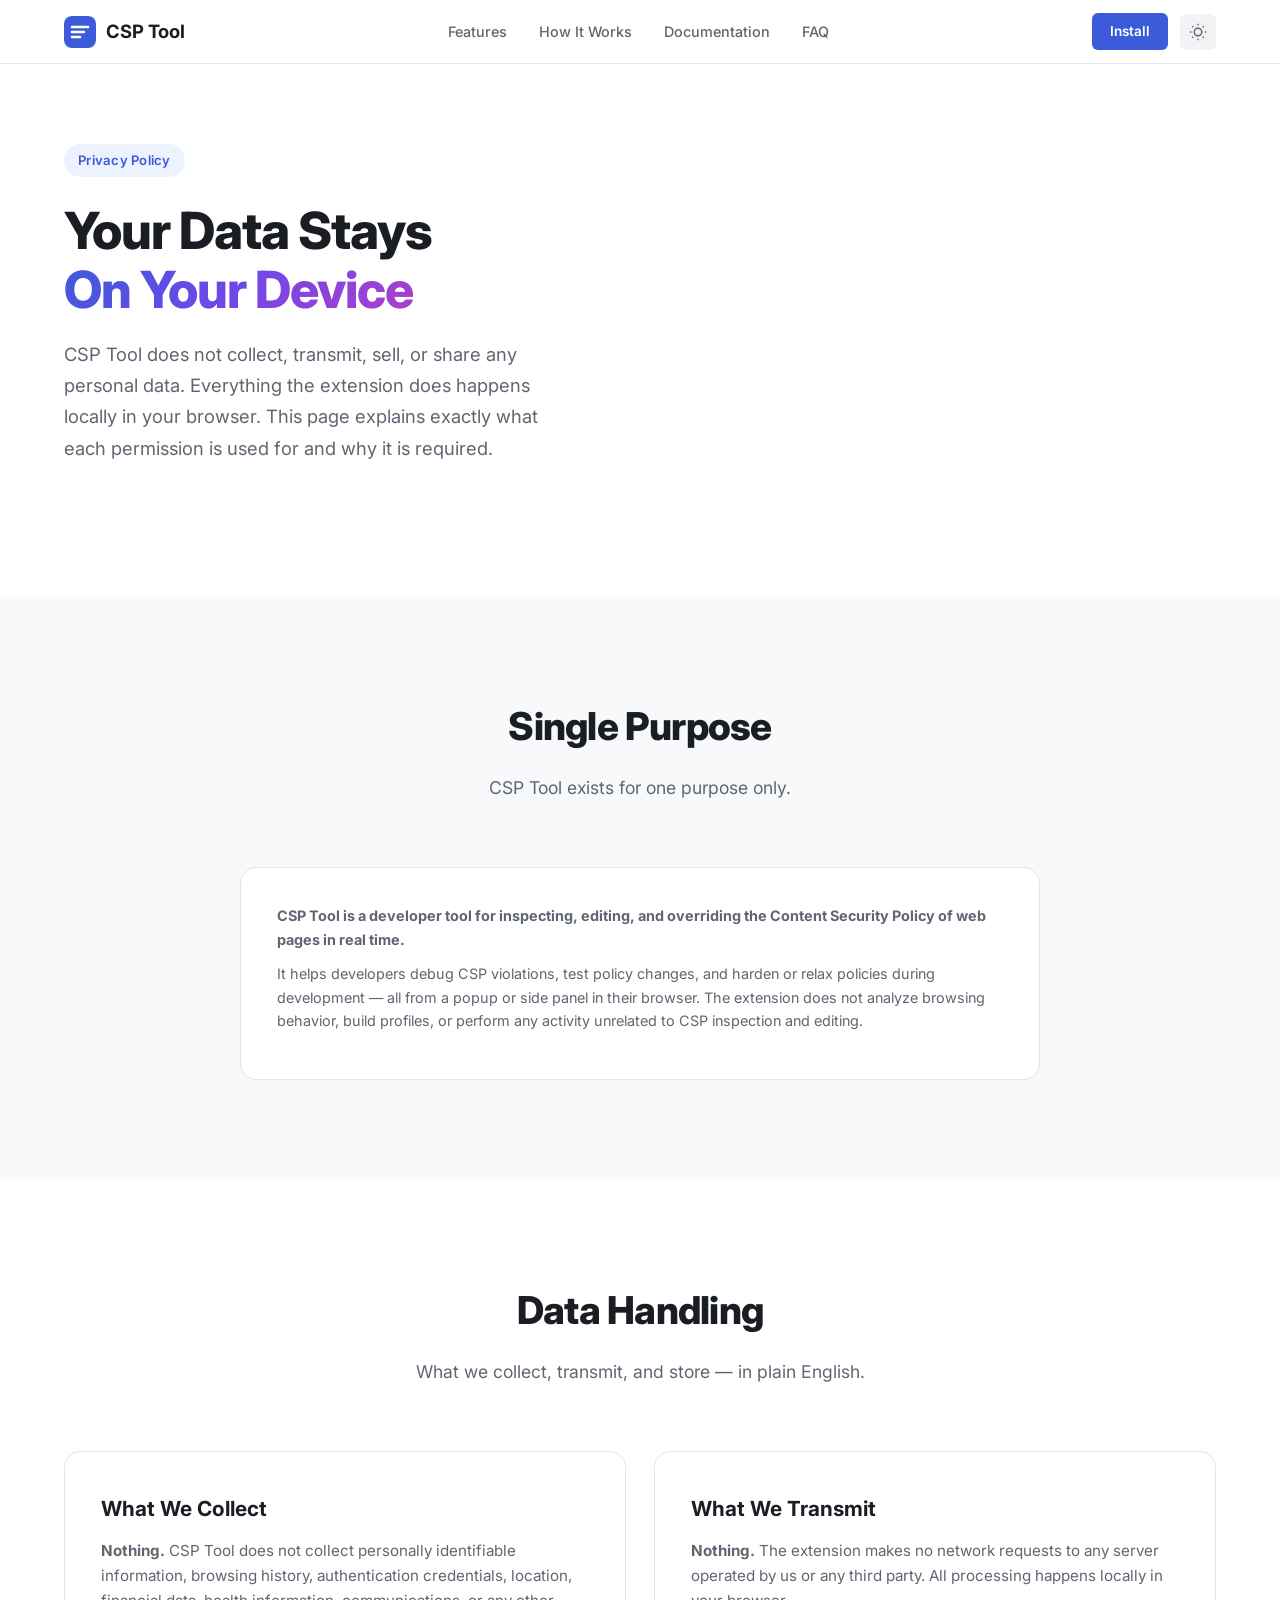
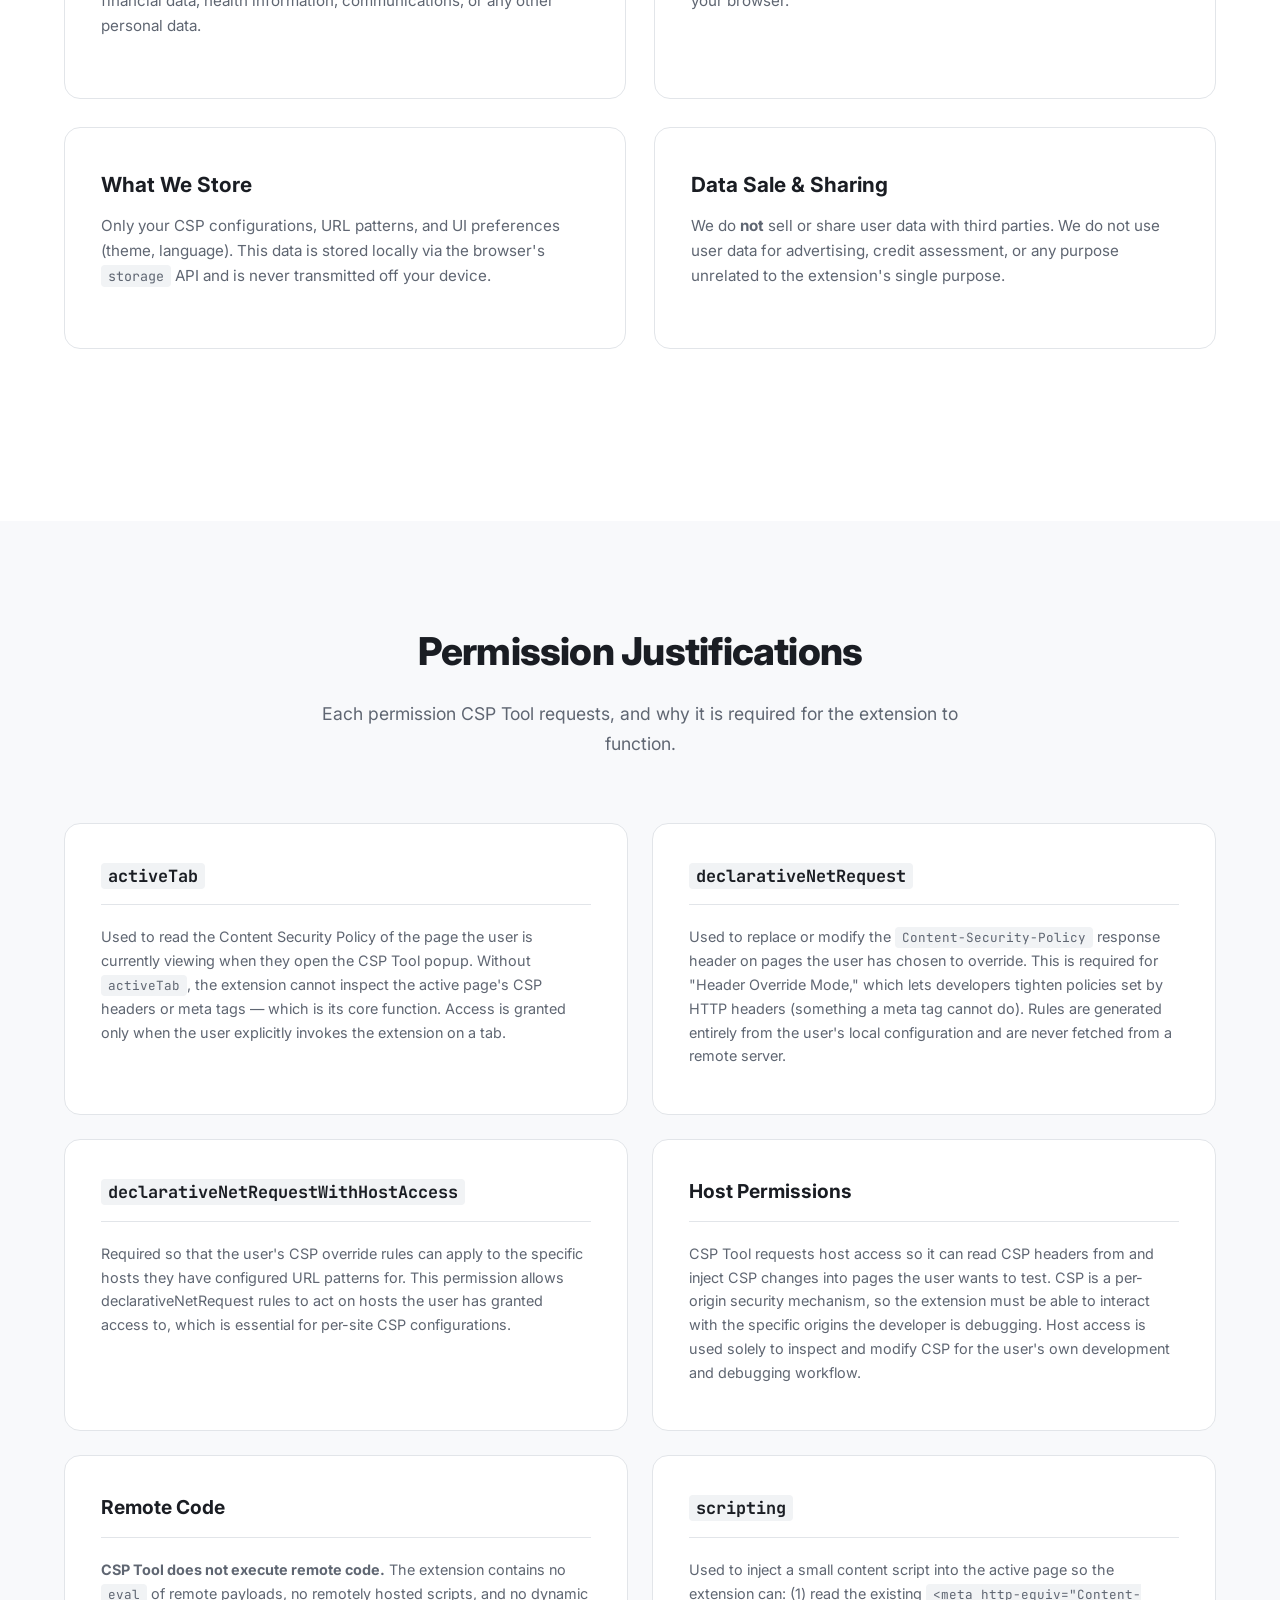
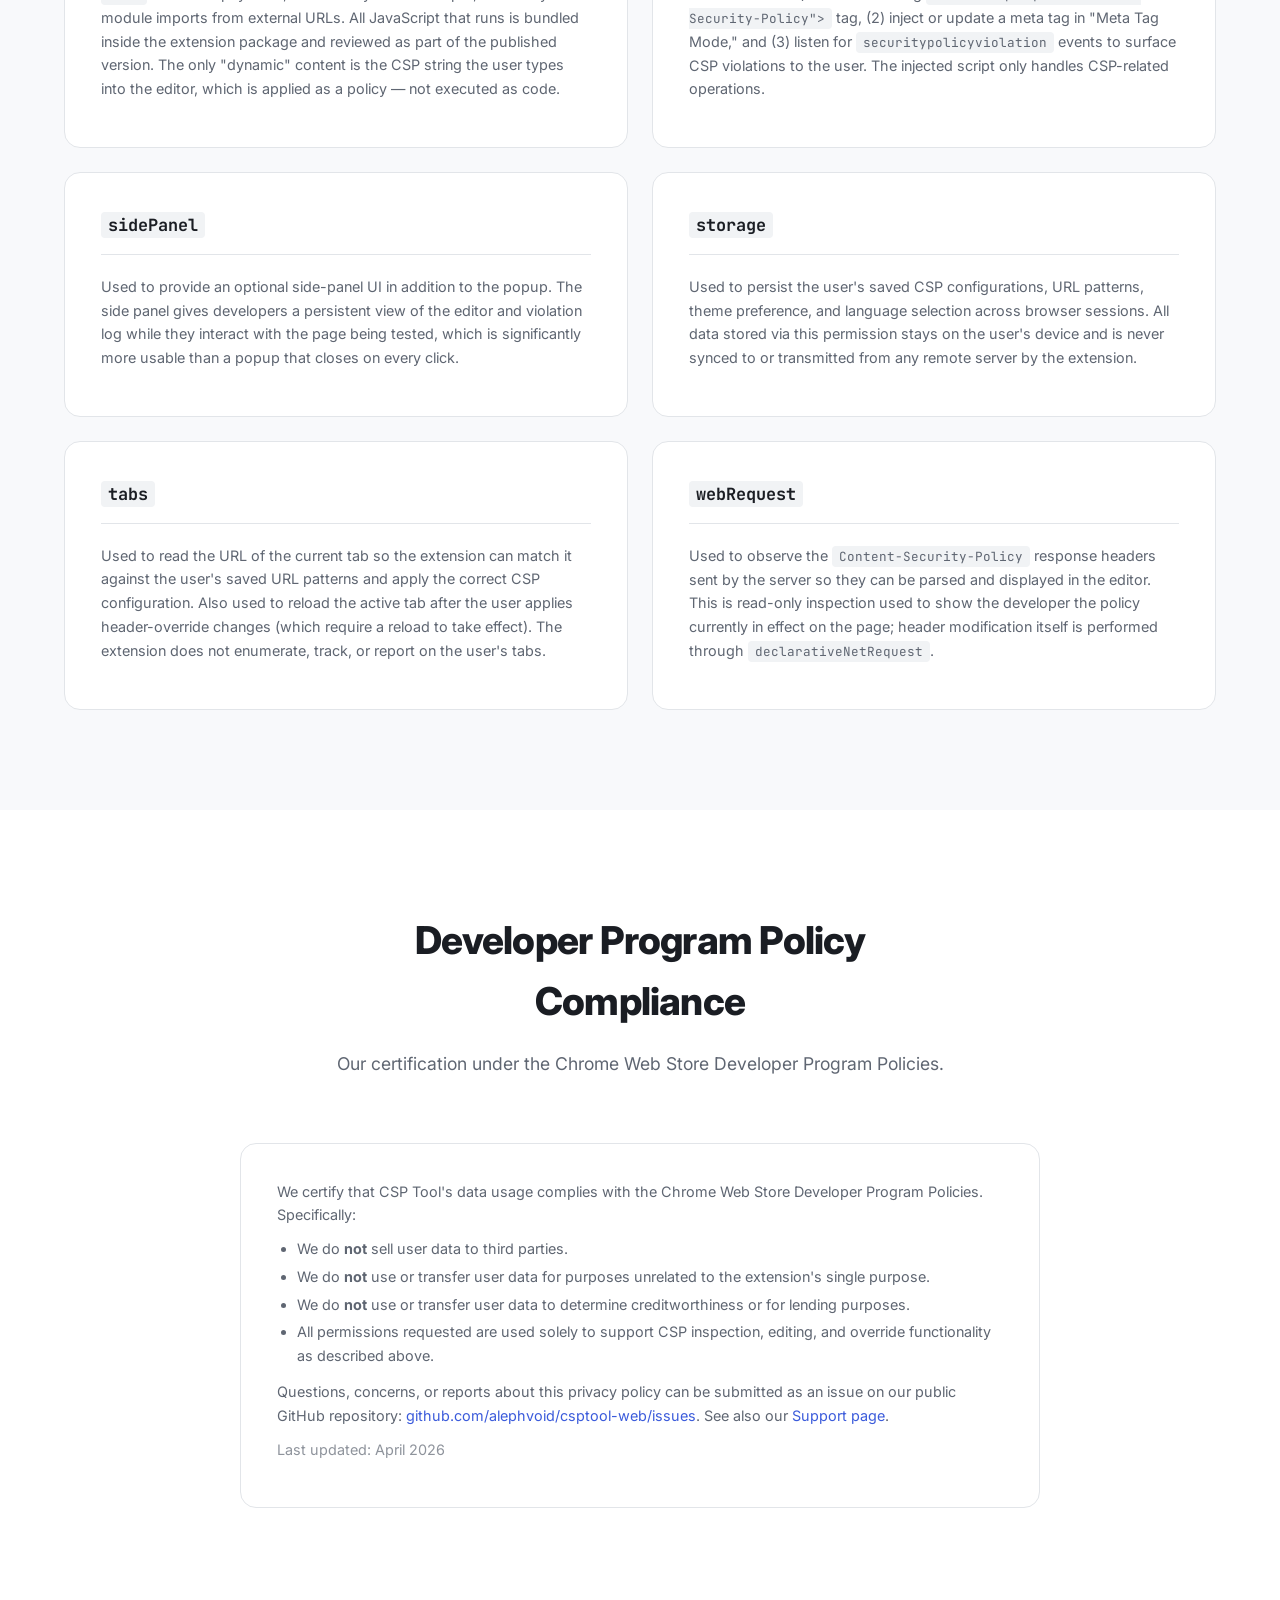
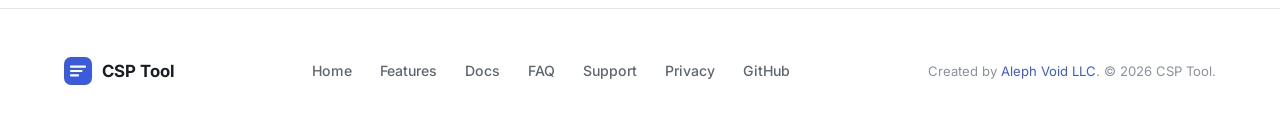
==== privacy.html @ 2977476f "Updating website" ====
<!DOCTYPE html>
<html lang="en">
<head>
  <meta charset="UTF-8" />
  <meta name="viewport" content="width=device-width, initial-scale=1.0" />
  <title>Privacy Policy - CSP Tool</title>
  <meta name="description" content="Privacy policy and permission justifications for the CSP Tool browser extension." />
  <link rel="preconnect" href="https://fonts.googleapis.com" />
  <link rel="preconnect" href="https://fonts.gstatic.com" crossorigin />
  <link href="https://fonts.googleapis.com/css2?family=Inter:wght@400;500;600;700;800&family=JetBrains+Mono:wght@400;500&display=swap" rel="stylesheet" />
  <link rel="stylesheet" href="styles.css" />
</head>
<body>
  <!-- Navigation -->
  <nav id="nav">
    <div class="nav-inner">
      <a href="index.html" class="nav-brand">
        <svg class="nav-logo" viewBox="0 0 32 32" fill="none" xmlns="http://www.w3.org/2000/svg">
          <rect width="32" height="32" rx="8" fill="var(--color-accent)" />
          <path d="M8 11h16M8 16h12M8 21h8" stroke="#fff" stroke-width="2.5" stroke-linecap="round" />
        </svg>
        <span>CSP Tool</span>
      </a>
      <div class="nav-links">
        <a href="index.html#features">Features</a>
        <a href="index.html#how-it-works">How It Works</a>
        <a href="index.html#docs">Documentation</a>
        <a href="index.html#faq">FAQ</a>
      </div>
      <div class="nav-actions">
        <a href="index.html#install" class="btn btn-sm btn-primary">Install</a>
        <button id="theme-toggle" class="theme-toggle" aria-label="Toggle theme">
          <svg class="icon-sun" viewBox="0 0 24 24" fill="none" stroke="currentColor" stroke-width="2"><circle cx="12" cy="12" r="5"/><path d="M12 1v2M12 21v2M4.22 4.22l1.42 1.42M18.36 18.36l1.42 1.42M1 12h2M21 12h2M4.22 19.78l1.42-1.42M18.36 5.64l1.42-1.42"/></svg>
          <svg class="icon-moon" viewBox="0 0 24 24" fill="none" stroke="currentColor" stroke-width="2"><path d="M21 12.79A9 9 0 1 1 11.21 3 7 7 0 0 0 21 12.79z"/></svg>
        </button>
      </div>
      <button class="mobile-menu-btn" id="mobile-menu-btn" aria-label="Menu">
        <span></span><span></span><span></span>
      </button>
    </div>
    <div class="mobile-menu" id="mobile-menu">
      <a href="index.html#features">Features</a>
      <a href="index.html#how-it-works">How It Works</a>
      <a href="index.html#docs">Documentation</a>
      <a href="index.html#faq">FAQ</a>
      <a href="index.html#install" class="btn btn-primary">Install</a>
    </div>
  </nav>

  <!-- Hero -->
  <section class="hero">
    <div class="container">
      <div class="hero-content">
        <div class="hero-badge">Privacy Policy</div>
        <h1>Your Data Stays<br /><span class="text-gradient">On Your Device</span></h1>
        <p class="hero-subtitle">
          CSP Tool does not collect, transmit, sell, or share any personal data. Everything the
          extension does happens locally in your browser. This page explains exactly what each
          permission is used for and why it is required.
        </p>
      </div>
    </div>
  </section>

  <!-- Single purpose -->
  <section class="features">
    <div class="container">
      <div class="section-header">
        <h2>Single Purpose</h2>
        <p>CSP Tool exists for one purpose only.</p>
      </div>
      <div class="doc-card" style="max-width: 800px; margin: 0 auto;">
        <div class="doc-content">
          <p><strong>CSP Tool is a developer tool for inspecting, editing, and overriding the Content Security Policy of web pages in real time.</strong></p>
          <p>It helps developers debug CSP violations, test policy changes, and harden or relax policies during development &mdash; all from a popup or side panel in their browser. The extension does not analyze browsing behavior, build profiles, or perform any activity unrelated to CSP inspection and editing.</p>
        </div>
      </div>
    </div>
  </section>

  <!-- Data handling -->
  <section class="how-it-works">
    <div class="container">
      <div class="section-header">
        <h2>Data Handling</h2>
        <p>What we collect, transmit, and store &mdash; in plain English.</p>
      </div>
      <div class="modes-grid">
        <div class="mode-card">
          <h3>What We Collect</h3>
          <p class="mode-desc"><strong>Nothing.</strong> CSP Tool does not collect personally identifiable information, browsing history, authentication credentials, location, financial data, health information, communications, or any other personal data.</p>
        </div>
        <div class="mode-card">
          <h3>What We Transmit</h3>
          <p class="mode-desc"><strong>Nothing.</strong> The extension makes no network requests to any server operated by us or any third party. All processing happens locally in your browser.</p>
        </div>
        <div class="mode-card">
          <h3>What We Store</h3>
          <p class="mode-desc">Only your CSP configurations, URL patterns, and UI preferences (theme, language). This data is stored locally via the browser's <code>storage</code> API and is never transmitted off your device.</p>
        </div>
        <div class="mode-card">
          <h3>Data Sale &amp; Sharing</h3>
          <p class="mode-desc">We do <strong>not</strong> sell or share user data with third parties. We do not use user data for advertising, credit assessment, or any purpose unrelated to the extension's single purpose.</p>
        </div>
      </div>
    </div>
  </section>

  <!-- Permission justifications -->
  <section class="docs">
    <div class="container">
      <div class="section-header">
        <h2>Permission Justifications</h2>
        <p>Each permission CSP Tool requests, and why it is required for the extension to function.</p>
      </div>
      <div class="docs-grid">
        <div class="doc-card">
          <h3><code>activeTab</code></h3>
          <div class="doc-content">
            <p>Used to read the Content Security Policy of the page the user is currently viewing when they open the CSP Tool popup. Without <code>activeTab</code>, the extension cannot inspect the active page's CSP headers or meta tags &mdash; which is its core function. Access is granted only when the user explicitly invokes the extension on a tab.</p>
          </div>
        </div>

        <div class="doc-card">
          <h3><code>declarativeNetRequest</code></h3>
          <div class="doc-content">
            <p>Used to replace or modify the <code>Content-Security-Policy</code> response header on pages the user has chosen to override. This is required for "Header Override Mode," which lets developers tighten policies set by HTTP headers (something a meta tag cannot do). Rules are generated entirely from the user's local configuration and are never fetched from a remote server.</p>
          </div>
        </div>

        <div class="doc-card">
          <h3><code>declarativeNetRequestWithHostAccess</code></h3>
          <div class="doc-content">
            <p>Required so that the user's CSP override rules can apply to the specific hosts they have configured URL patterns for. This permission allows declarativeNetRequest rules to act on hosts the user has granted access to, which is essential for per-site CSP configurations.</p>
          </div>
        </div>

        <div class="doc-card">
          <h3>Host Permissions</h3>
          <div class="doc-content">
            <p>CSP Tool requests host access so it can read CSP headers from and inject CSP changes into pages the user wants to test. CSP is a per-origin security mechanism, so the extension must be able to interact with the specific origins the developer is debugging. Host access is used solely to inspect and modify CSP for the user's own development and debugging workflow.</p>
          </div>
        </div>

        <div class="doc-card">
          <h3>Remote Code</h3>
          <div class="doc-content">
            <p><strong>CSP Tool does not execute remote code.</strong> The extension contains no <code>eval</code> of remote payloads, no remotely hosted scripts, and no dynamic module imports from external URLs. All JavaScript that runs is bundled inside the extension package and reviewed as part of the published version. The only "dynamic" content is the CSP string the user types into the editor, which is applied as a policy &mdash; not executed as code.</p>
          </div>
        </div>

        <div class="doc-card">
          <h3><code>scripting</code></h3>
          <div class="doc-content">
            <p>Used to inject a small content script into the active page so the extension can: (1) read the existing <code>&lt;meta http-equiv="Content-Security-Policy"&gt;</code> tag, (2) inject or update a meta tag in "Meta Tag Mode," and (3) listen for <code>securitypolicyviolation</code> events to surface CSP violations to the user. The injected script only handles CSP-related operations.</p>
          </div>
        </div>

        <div class="doc-card">
          <h3><code>sidePanel</code></h3>
          <div class="doc-content">
            <p>Used to provide an optional side-panel UI in addition to the popup. The side panel gives developers a persistent view of the editor and violation log while they interact with the page being tested, which is significantly more usable than a popup that closes on every click.</p>
          </div>
        </div>

        <div class="doc-card">
          <h3><code>storage</code></h3>
          <div class="doc-content">
            <p>Used to persist the user's saved CSP configurations, URL patterns, theme preference, and language selection across browser sessions. All data stored via this permission stays on the user's device and is never synced to or transmitted from any remote server by the extension.</p>
          </div>
        </div>

        <div class="doc-card">
          <h3><code>tabs</code></h3>
          <div class="doc-content">
            <p>Used to read the URL of the current tab so the extension can match it against the user's saved URL patterns and apply the correct CSP configuration. Also used to reload the active tab after the user applies header-override changes (which require a reload to take effect). The extension does not enumerate, track, or report on the user's tabs.</p>
          </div>
        </div>

        <div class="doc-card">
          <h3><code>webRequest</code></h3>
          <div class="doc-content">
            <p>Used to observe the <code>Content-Security-Policy</code> response headers sent by the server so they can be parsed and displayed in the editor. This is read-only inspection used to show the developer the policy currently in effect on the page; header modification itself is performed through <code>declarativeNetRequest</code>.</p>
          </div>
        </div>
      </div>
    </div>
  </section>

  <!-- Compliance -->
  <section class="install">
    <div class="container">
      <div class="section-header">
        <h2>Developer Program Policy Compliance</h2>
        <p>Our certification under the Chrome Web Store Developer Program Policies.</p>
      </div>
      <div class="doc-card" style="max-width: 800px; margin: 0 auto;">
        <div class="doc-content">
          <p>We certify that CSP Tool's data usage complies with the Chrome Web Store Developer Program Policies. Specifically:</p>
          <ul>
            <li>We do <strong>not</strong> sell user data to third parties.</li>
            <li>We do <strong>not</strong> use or transfer user data for purposes unrelated to the extension's single purpose.</li>
            <li>We do <strong>not</strong> use or transfer user data to determine creditworthiness or for lending purposes.</li>
            <li>All permissions requested are used solely to support CSP inspection, editing, and override functionality as described above.</li>
          </ul>
          <p>Questions, concerns, or reports about this privacy policy can be submitted as an issue on our public GitHub repository: <a href="https://github.com/alephvoid/csptool-web/issues" target="_blank" rel="noopener">github.com/alephvoid/csptool-web/issues</a>. See also our <a href="support.html">Support page</a>.</p>
          <p style="opacity: 0.7; font-size: 0.9em;">Last updated: April 2026</p>
        </div>
      </div>
    </div>
  </section>

  <!-- Footer -->
  <footer class="footer">
    <div class="container">
      <div class="footer-inner">
        <div class="footer-brand">
          <svg class="footer-logo" viewBox="0 0 32 32" fill="none" xmlns="http://www.w3.org/2000/svg">
            <rect width="32" height="32" rx="8" fill="var(--color-accent)" />
            <path d="M8 11h16M8 16h12M8 21h8" stroke="#fff" stroke-width="2.5" stroke-linecap="round" />
          </svg>
          <span>CSP Tool</span>
        </div>
        <div class="footer-links">
          <a href="index.html">Home</a>
          <a href="index.html#features">Features</a>
          <a href="index.html#docs">Docs</a>
          <a href="index.html#faq">FAQ</a>
          <a href="support.html">Support</a>
          <a href="privacy.html">Privacy</a>
          <a href="https://github.com/alephvoid/csptool-web" target="_blank" rel="noopener">GitHub</a>
        </div>
        <p class="footer-copy">Created by <a href="https://alephvoid.com" target="_blank" rel="noopener">Aleph Void LLC</a>. &copy; 2026 CSP Tool.</p>
      </div>
    </div>
  </footer>

  <script src="main.js"></script>
</body>
</html>
---- styles.css ----
/* ===== Design Tokens ===== */
:root {
  --color-bg: #ffffff;
  --color-bg-alt: #f8f9fb;
  --color-bg-card: #ffffff;
  --color-surface: #f1f3f5;
  --color-border: #e2e5e9;
  --color-text: #1a1d23;
  --color-text-secondary: #5f6672;
  --color-text-muted: #8b919d;
  --color-accent: #3b5bdb;
  --color-accent-light: #edf2ff;
  --color-accent-hover: #364fc7;
  --color-success: #2b8a3e;
  --color-warn: #e67700;
  --color-error: #e03131;
  --shadow-sm: 0 1px 2px rgba(0,0,0,.05);
  --shadow-md: 0 4px 12px rgba(0,0,0,.08);
  --shadow-lg: 0 12px 40px rgba(0,0,0,.1);
  --shadow-xl: 0 20px 60px rgba(0,0,0,.12);
  --radius-sm: 6px;
  --radius-md: 10px;
  --radius-lg: 16px;
  --radius-xl: 24px;
  --font-sans: 'Inter', -apple-system, BlinkMacSystemFont, 'Segoe UI', sans-serif;
  --font-mono: 'JetBrains Mono', 'Fira Code', monospace;
  --nav-height: 64px;
}

[data-theme="dark"] {
  --color-bg: #0f1117;
  --color-bg-alt: #161822;
  --color-bg-card: #1a1d2b;
  --color-surface: #22253a;
  --color-border: #2d3148;
  --color-text: #e8eaf0;
  --color-text-secondary: #9ba1b0;
  --color-text-muted: #6b7185;
  --color-accent: #5c7cfa;
  --color-accent-light: #1c2340;
  --color-accent-hover: #748ffc;
  --shadow-sm: 0 1px 2px rgba(0,0,0,.2);
  --shadow-md: 0 4px 12px rgba(0,0,0,.3);
  --shadow-lg: 0 12px 40px rgba(0,0,0,.4);
  --shadow-xl: 0 20px 60px rgba(0,0,0,.5);
}

/* ===== Reset & Base ===== */
*, *::before, *::after {
  box-sizing: border-box;
  margin: 0;
  padding: 0;
}

html {
  scroll-behavior: smooth;
  scroll-padding-top: calc(var(--nav-height) + 24px);
}

body {
  font-family: var(--font-sans);
  background: var(--color-bg);
  color: var(--color-text);
  line-height: 1.6;
  -webkit-font-smoothing: antialiased;
  -moz-osx-font-smoothing: grayscale;
  overflow-x: hidden;
}

.container {
  max-width: 1200px;
  margin: 0 auto;
  padding: 0 24px;
}

a {
  color: var(--color-accent);
  text-decoration: none;
  transition: color .15s;
}
a:hover { color: var(--color-accent-hover); }

code {
  font-family: var(--font-mono);
  font-size: .88em;
  background: var(--color-surface);
  padding: 2px 7px;
  border-radius: 4px;
}

/* ===== Buttons ===== */
.btn {
  display: inline-flex;
  align-items: center;
  gap: 8px;
  padding: 12px 24px;
  border-radius: var(--radius-sm);
  font-weight: 600;
  font-size: .95rem;
  cursor: pointer;
  transition: all .15s;
  border: none;
  text-decoration: none;
}
.btn-primary {
  background: var(--color-accent);
  color: #fff;
}
.btn-primary:hover {
  background: var(--color-accent-hover);
  color: #fff;
}
.btn-outline {
  background: transparent;
  color: var(--color-text);
  border: 1.5px solid var(--color-border);
}
.btn-outline:hover {
  border-color: var(--color-accent);
  color: var(--color-accent);
}
.btn-lg {
  padding: 14px 32px;
  font-size: 1.05rem;
  border-radius: var(--radius-md);
}
.btn-sm {
  padding: 8px 18px;
  font-size: .85rem;
}
.btn-icon {
  width: 18px;
  height: 18px;
}

/* ===== Navigation ===== */
#nav {
  position: fixed;
  top: 0;
  left: 0;
  right: 0;
  height: var(--nav-height);
  background: rgba(255,255,255,.85);
  backdrop-filter: blur(12px);
  -webkit-backdrop-filter: blur(12px);
  border-bottom: 1px solid var(--color-border);
  z-index: 100;
  transition: background .2s;
}
[data-theme="dark"] #nav {
  background: rgba(15,17,23,.85);
}
.nav-inner {
  max-width: 1200px;
  margin: 0 auto;
  padding: 0 24px;
  height: 100%;
  display: flex;
  align-items: center;
  justify-content: space-between;
}
.nav-brand {
  display: flex;
  align-items: center;
  gap: 10px;
  font-weight: 700;
  font-size: 1.15rem;
  color: var(--color-text);
}
.nav-brand:hover { color: var(--color-text); }
.nav-logo {
  width: 32px;
  height: 32px;
}
.nav-links {
  display: flex;
  gap: 32px;
}
.nav-links a {
  color: var(--color-text-secondary);
  font-size: .9rem;
  font-weight: 500;
  transition: color .15s;
}
.nav-links a:hover {
  color: var(--color-text);
}
.nav-actions {
  display: flex;
  align-items: center;
  gap: 12px;
}
.theme-toggle {
  width: 36px;
  height: 36px;
  display: flex;
  align-items: center;
  justify-content: center;
  border: none;
  background: var(--color-surface);
  border-radius: var(--radius-sm);
  cursor: pointer;
  color: var(--color-text-secondary);
  transition: all .15s;
}
.theme-toggle:hover {
  color: var(--color-text);
  background: var(--color-border);
}
.theme-toggle svg { width: 18px; height: 18px; }
.icon-moon { display: none; }
[data-theme="dark"] .icon-sun { display: none; }
[data-theme="dark"] .icon-moon { display: block; }

.mobile-menu-btn {
  display: none;
  flex-direction: column;
  gap: 5px;
  border: none;
  background: none;
  cursor: pointer;
  padding: 4px;
}
.mobile-menu-btn span {
  display: block;
  width: 22px;
  height: 2px;
  background: var(--color-text);
  border-radius: 2px;
  transition: all .2s;
}
.mobile-menu {
  display: none;
  flex-direction: column;
  gap: 4px;
  padding: 12px 24px 20px;
  background: var(--color-bg);
  border-bottom: 1px solid var(--color-border);
}
.mobile-menu a {
  color: var(--color-text-secondary);
  font-size: .95rem;
  font-weight: 500;
  padding: 10px 0;
}
.mobile-menu.open { display: flex; }

/* ===== Hero ===== */
.hero {
  padding: calc(var(--nav-height) + 80px) 0 100px;
}
.hero .container {
  display: grid;
  grid-template-columns: 1fr 1fr;
  gap: 64px;
  align-items: center;
}
.hero-badge {
  display: inline-block;
  padding: 6px 14px;
  background: var(--color-accent-light);
  color: var(--color-accent);
  font-size: .82rem;
  font-weight: 600;
  border-radius: 100px;
  margin-bottom: 24px;
  letter-spacing: .02em;
}
.hero h1 {
  font-size: clamp(2.2rem, 4vw, 3.4rem);
  font-weight: 800;
  line-height: 1.15;
  letter-spacing: -.02em;
  margin-bottom: 20px;
}
.text-gradient {
  background: linear-gradient(135deg, var(--color-accent), #7048e8, #ae3ec9);
  -webkit-background-clip: text;
  -webkit-text-fill-color: transparent;
  background-clip: text;
}
.hero-subtitle {
  font-size: 1.15rem;
  color: var(--color-text-secondary);
  max-width: 520px;
  margin-bottom: 32px;
  line-height: 1.7;
}
.hero-actions {
  display: flex;
  gap: 14px;
  margin-bottom: 40px;
  flex-wrap: wrap;
}
.hero-browsers {
  display: flex;
  align-items: center;
  gap: 20px;
}
.hero-browsers-label {
  font-size: .85rem;
  color: var(--color-text-muted);
  font-weight: 500;
}
.browser-icons {
  display: flex;
  gap: 16px;
}
.browser-icon {
  display: flex;
  align-items: center;
  gap: 6px;
  color: var(--color-text-secondary);
  font-size: .85rem;
  font-weight: 500;
}
.browser-icon svg {
  width: 22px;
  height: 22px;
}

/* Popup Mockup */
.hero-visual {
  display: flex;
  justify-content: center;
}
.popup-mockup {
  width: 380px;
  background: var(--color-bg-card);
  border: 1px solid var(--color-border);
  border-radius: var(--radius-lg);
  box-shadow: var(--shadow-xl);
  overflow: hidden;
}
.popup-header {
  display: flex;
  align-items: center;
  gap: 12px;
  padding: 14px 18px;
  background: var(--color-surface);
  border-bottom: 1px solid var(--color-border);
}
.popup-dots {
  display: flex;
  gap: 6px;
}
.popup-dots span {
  width: 10px;
  height: 10px;
  border-radius: 50%;
}
.popup-dots span:nth-child(1) { background: #e03131; }
.popup-dots span:nth-child(2) { background: #e67700; }
.popup-dots span:nth-child(3) { background: #2b8a3e; }
.popup-title {
  font-weight: 600;
  font-size: .85rem;
  color: var(--color-text-secondary);
}
.popup-tabs {
  display: flex;
  border-bottom: 1px solid var(--color-border);
}
.popup-tab {
  flex: 1;
  text-align: center;
  padding: 10px 0;
  font-size: .82rem;
  font-weight: 600;
  color: var(--color-text-muted);
  cursor: default;
  position: relative;
}
.popup-tab.active {
  color: var(--color-accent);
}
.popup-tab.active::after {
  content: '';
  position: absolute;
  bottom: 0;
  left: 20%;
  right: 20%;
  height: 2px;
  background: var(--color-accent);
  border-radius: 2px 2px 0 0;
}
.tab-badge {
  display: inline-block;
  background: var(--color-error);
  color: #fff;
  font-size: .65rem;
  padding: 1px 6px;
  border-radius: 100px;
  margin-left: 4px;
  vertical-align: middle;
}
.popup-body {
  display: flex;
  min-height: 260px;
}
.popup-config-ribbon {
  width: 72px;
  background: var(--color-surface);
  border-right: 1px solid var(--color-border);
  padding: 10px 6px;
  display: flex;
  flex-direction: column;
  gap: 6px;
}
.config-item {
  padding: 8px 4px;
  text-align: center;
  font-size: .7rem;
  font-weight: 600;
  border-radius: var(--radius-sm);
  color: var(--color-text-muted);
  cursor: default;
}
.config-item.active {
  background: var(--color-accent);
  color: #fff;
}
.config-item.add {
  border: 1.5px dashed var(--color-border);
  color: var(--color-text-muted);
  font-size: 1rem;
}
.popup-editor {
  flex: 1;
  padding: 14px;
  display: flex;
  flex-direction: column;
  gap: 10px;
}
.directive-row {
  background: var(--color-surface);
  border-radius: var(--radius-sm);
  padding: 10px 12px;
}
.directive-header {
  display: flex;
  align-items: center;
  gap: 8px;
  margin-bottom: 4px;
}
.directive-toggle {
  width: 28px;
  height: 14px;
  border-radius: 100px;
  position: relative;
}
.directive-toggle::after {
  content: '';
  position: absolute;
  top: 2px;
  width: 10px;
  height: 10px;
  border-radius: 50%;
  background: #fff;
  transition: left .2s;
}
.directive-toggle.on {
  background: var(--color-accent);
}
.directive-toggle.on::after {
  left: 16px;
}
.directive-toggle.off {
  background: var(--color-border);
}
.directive-toggle.off::after {
  left: 2px;
}
.directive-header code {
  font-size: .78rem;
  font-weight: 600;
  background: transparent;
  padding: 0;
}
.directive-actions {
  margin-left: auto;
  display: flex;
  gap: 6px;
}
.action-dot {
  width: 6px;
  height: 6px;
  border-radius: 50%;
  background: var(--color-text-muted);
}
.action-dot.red {
  background: var(--color-error);
}
.directive-value {
  font-family: var(--font-mono);
  font-size: .72rem;
  color: var(--color-text-secondary);
  padding-left: 36px;
}
.directive-value.dim {
  opacity: .45;
}
.popup-actions {
  display: flex;
  gap: 8px;
  margin-top: auto;
  justify-content: flex-end;
}
.popup-btn {
  padding: 7px 16px;
  border-radius: var(--radius-sm);
  font-size: .78rem;
  font-weight: 600;
  cursor: default;
}
.popup-btn.primary {
  background: var(--color-accent);
  color: #fff;
}
.popup-btn.outline {
  border: 1.5px solid var(--color-border);
  color: var(--color-text-secondary);
}

/* ===== Section Headers ===== */
.section-header {
  text-align: center;
  max-width: 640px;
  margin: 0 auto 64px;
}
.section-header h2 {
  font-size: clamp(1.8rem, 3vw, 2.5rem);
  font-weight: 800;
  letter-spacing: -.02em;
  margin-bottom: 16px;
}
.section-header p {
  font-size: 1.1rem;
  color: var(--color-text-secondary);
  line-height: 1.7;
}

/* ===== Features ===== */
.features {
  padding: 100px 0;
  background: var(--color-bg-alt);
}
.feature-grid {
  display: grid;
  grid-template-columns: repeat(3, 1fr);
  gap: 24px;
}
.feature-card {
  background: var(--color-bg-card);
  border: 1px solid var(--color-border);
  border-radius: var(--radius-lg);
  padding: 36px 30px;
  transition: all .2s;
}
.feature-card:hover {
  box-shadow: var(--shadow-md);
  border-color: var(--color-accent);
  transform: translateY(-2px);
}
.feature-icon {
  width: 48px;
  height: 48px;
  display: flex;
  align-items: center;
  justify-content: center;
  background: var(--color-accent-light);
  border-radius: var(--radius-md);
  margin-bottom: 20px;
}
.feature-icon svg {
  width: 24px;
  height: 24px;
  color: var(--color-accent);
}
.feature-card h3 {
  font-size: 1.15rem;
  font-weight: 700;
  margin-bottom: 10px;
}
.feature-card p {
  font-size: .92rem;
  color: var(--color-text-secondary);
  line-height: 1.65;
}

/* ===== How It Works ===== */
.how-it-works {
  padding: 100px 0;
}
.modes-grid {
  display: grid;
  grid-template-columns: 1fr 1fr;
  gap: 28px;
  margin-bottom: 72px;
}
.mode-card {
  background: var(--color-bg-card);
  border: 1px solid var(--color-border);
  border-radius: var(--radius-lg);
  padding: 40px 36px;
  position: relative;
}
.mode-number {
  width: 36px;
  height: 36px;
  display: flex;
  align-items: center;
  justify-content: center;
  background: var(--color-accent);
  color: #fff;
  font-weight: 700;
  font-size: .95rem;
  border-radius: 50%;
  margin-bottom: 20px;
}
.mode-card h3 {
  font-size: 1.3rem;
  font-weight: 700;
  margin-bottom: 12px;
}
.mode-desc {
  color: var(--color-text-secondary);
  font-size: .95rem;
  line-height: 1.65;
  margin-bottom: 20px;
}
.mode-details {
  list-style: none;
  display: flex;
  flex-direction: column;
  gap: 10px;
}
.mode-details li {
  display: flex;
  align-items: center;
  gap: 10px;
  font-size: .9rem;
  color: var(--color-text-secondary);
}
.mode-details li svg {
  width: 18px;
  height: 18px;
  flex-shrink: 0;
}
.mode-tag {
  position: absolute;
  top: 20px;
  right: 20px;
  padding: 4px 12px;
  background: var(--color-accent-light);
  color: var(--color-accent);
  font-size: .75rem;
  font-weight: 600;
  border-radius: 100px;
}
.mode-tag.advanced {
  background: #fff3bf;
  color: #e67700;
}
[data-theme="dark"] .mode-tag.advanced {
  background: #3d3010;
  color: #fcc419;
}

/* Workflow Steps */
.workflow-title {
  text-align: center;
  font-size: 1.3rem;
  font-weight: 700;
  margin-bottom: 40px;
}
.steps {
  display: flex;
  align-items: flex-start;
  justify-content: center;
  gap: 12px;
}
.step {
  display: flex;
  flex-direction: column;
  align-items: center;
  text-align: center;
  max-width: 180px;
}
.step-num {
  width: 44px;
  height: 44px;
  display: flex;
  align-items: center;
  justify-content: center;
  background: var(--color-accent);
  color: #fff;
  font-weight: 700;
  font-size: 1rem;
  border-radius: 50%;
  margin-bottom: 14px;
}
.step-content h4 {
  font-size: 1rem;
  font-weight: 700;
  margin-bottom: 6px;
}
.step-content p {
  font-size: .85rem;
  color: var(--color-text-secondary);
  line-height: 1.55;
}
.step-arrow {
  padding-top: 10px;
  color: var(--color-text-muted);
}
.step-arrow svg {
  width: 20px;
  height: 20px;
}

/* ===== Documentation ===== */
.docs {
  padding: 100px 0;
  background: var(--color-bg-alt);
}
.docs-grid {
  display: grid;
  grid-template-columns: 1fr 1fr;
  gap: 24px;
}
.doc-card {
  background: var(--color-bg-card);
  border: 1px solid var(--color-border);
  border-radius: var(--radius-lg);
  padding: 36px;
}
.doc-card h3 {
  font-size: 1.2rem;
  font-weight: 700;
  margin-bottom: 20px;
  padding-bottom: 14px;
  border-bottom: 1px solid var(--color-border);
}
.doc-content h4 {
  font-size: .95rem;
  font-weight: 700;
  margin: 18px 0 8px;
}
.doc-content h4:first-child {
  margin-top: 0;
}
.doc-content p {
  font-size: .9rem;
  color: var(--color-text-secondary);
  line-height: 1.65;
  margin-bottom: 10px;
}
.doc-content ul, .doc-content ol {
  padding-left: 20px;
  margin-bottom: 12px;
}
.doc-content li {
  font-size: .9rem;
  color: var(--color-text-secondary);
  line-height: 1.65;
  margin-bottom: 4px;
}
.code-block {
  background: var(--color-surface);
  border: 1px solid var(--color-border);
  border-radius: var(--radius-sm);
  padding: 14px 18px;
  margin: 12px 0;
}
.code-block code {
  background: none;
  padding: 0;
  font-size: .82rem;
  line-height: 1.8;
}
.ref-table {
  width: 100%;
  border-collapse: collapse;
  margin-top: 12px;
}
.ref-table th,
.ref-table td {
  text-align: left;
  padding: 10px 12px;
  font-size: .85rem;
  border-bottom: 1px solid var(--color-border);
}
.ref-table th {
  font-weight: 600;
  color: var(--color-text);
  font-size: .8rem;
  text-transform: uppercase;
  letter-spacing: .04em;
}
.ref-table td {
  color: var(--color-text-secondary);
}

/* ===== Install ===== */
.install {
  padding: 100px 0;
}
.install-grid {
  display: grid;
  grid-template-columns: 1fr 1fr;
  gap: 28px;
  max-width: 640px;
  margin: 0 auto;
}
.install-card {
  display: flex;
  flex-direction: column;
  align-items: center;
  text-align: center;
  padding: 48px 36px;
  background: var(--color-bg-card);
  border: 1.5px solid var(--color-border);
  border-radius: var(--radius-lg);
  transition: all .2s;
  color: var(--color-text);
}
.install-card:hover {
  border-color: var(--color-accent);
  box-shadow: var(--shadow-lg);
  color: var(--color-text);
  transform: translateY(-3px);
}
.install-browser-icon {
  width: 64px;
  height: 64px;
  margin-bottom: 20px;
}
.install-card h3 {
  font-size: 1.2rem;
  font-weight: 700;
  margin-bottom: 4px;
}
.install-card p {
  font-size: .85rem;
  color: var(--color-text-muted);
  margin-bottom: 20px;
}
.install-btn {
  padding: 10px 28px;
  background: var(--color-accent);
  color: #fff;
  font-weight: 600;
  font-size: .9rem;
  border-radius: var(--radius-sm);
  transition: background .15s;
}
.install-card:hover .install-btn {
  background: var(--color-accent-hover);
}

/* ===== FAQ ===== */
.faq {
  padding: 100px 0;
  background: var(--color-bg-alt);
}
.faq-list {
  max-width: 760px;
  margin: 0 auto;
  display: flex;
  flex-direction: column;
  gap: 8px;
}
.faq-item {
  background: var(--color-bg-card);
  border: 1px solid var(--color-border);
  border-radius: var(--radius-md);
  overflow: hidden;
}
.faq-item summary {
  padding: 20px 24px;
  font-weight: 600;
  font-size: 1rem;
  cursor: pointer;
  list-style: none;
  display: flex;
  align-items: center;
  justify-content: space-between;
  transition: color .15s;
}
.faq-item summary::-webkit-details-marker { display: none; }
.faq-item summary::after {
  content: '+';
  font-size: 1.3rem;
  font-weight: 400;
  color: var(--color-text-muted);
  transition: transform .2s;
  flex-shrink: 0;
  margin-left: 16px;
}
.faq-item[open] summary::after {
  content: '\2212';
}
.faq-item summary:hover {
  color: var(--color-accent);
}
.faq-item p {
  padding: 0 24px 20px;
  font-size: .92rem;
  color: var(--color-text-secondary);
  line-height: 1.7;
}

/* ===== Footer ===== */
.footer {
  padding: 48px 0;
  border-top: 1px solid var(--color-border);
}
.footer-inner {
  display: flex;
  align-items: center;
  justify-content: space-between;
  flex-wrap: wrap;
  gap: 20px;
}
.footer-brand {
  display: flex;
  align-items: center;
  gap: 10px;
  font-weight: 700;
  font-size: 1.05rem;
}
.footer-logo {
  width: 28px;
  height: 28px;
}
.footer-links {
  display: flex;
  gap: 28px;
}
.footer-links a {
  color: var(--color-text-secondary);
  font-size: .88rem;
  font-weight: 500;
}
.footer-links a:hover {
  color: var(--color-text);
}
.footer-copy {
  font-size: .82rem;
  color: var(--color-text-muted);
}

/* ===== Responsive ===== */
@media (max-width: 1024px) {
  .hero .container {
    grid-template-columns: 1fr;
    gap: 48px;
  }
  .hero-content { text-align: center; }
  .hero-subtitle { margin: 0 auto 32px; }
  .hero-actions { justify-content: center; }
  .hero-browsers { justify-content: center; }
  .feature-grid { grid-template-columns: repeat(2, 1fr); }
  .docs-grid { grid-template-columns: 1fr; }
}

@media (max-width: 768px) {
  .nav-links { display: none; }
  .nav-actions .btn { display: none; }
  .mobile-menu-btn { display: flex; }

  .hero { padding: calc(var(--nav-height) + 48px) 0 64px; }
  .hero h1 { font-size: 2rem; }
  .feature-grid { grid-template-columns: 1fr; }
  .modes-grid { grid-template-columns: 1fr; }
  .steps { flex-direction: column; align-items: center; }
  .step-arrow { transform: rotate(90deg); padding: 0; }
  .install-grid { grid-template-columns: 1fr; max-width: 340px; }
  .popup-mockup { width: 100%; max-width: 360px; }

  .footer-inner {
    flex-direction: column;
    text-align: center;
  }
  .footer-links { justify-content: center; }
}

@media (max-width: 480px) {
  .container { padding: 0 16px; }
  .hero h1 { font-size: 1.7rem; }
  .section-header h2 { font-size: 1.6rem; }
  .mode-card { padding: 28px 24px; }
  .doc-card { padding: 28px 24px; }
}
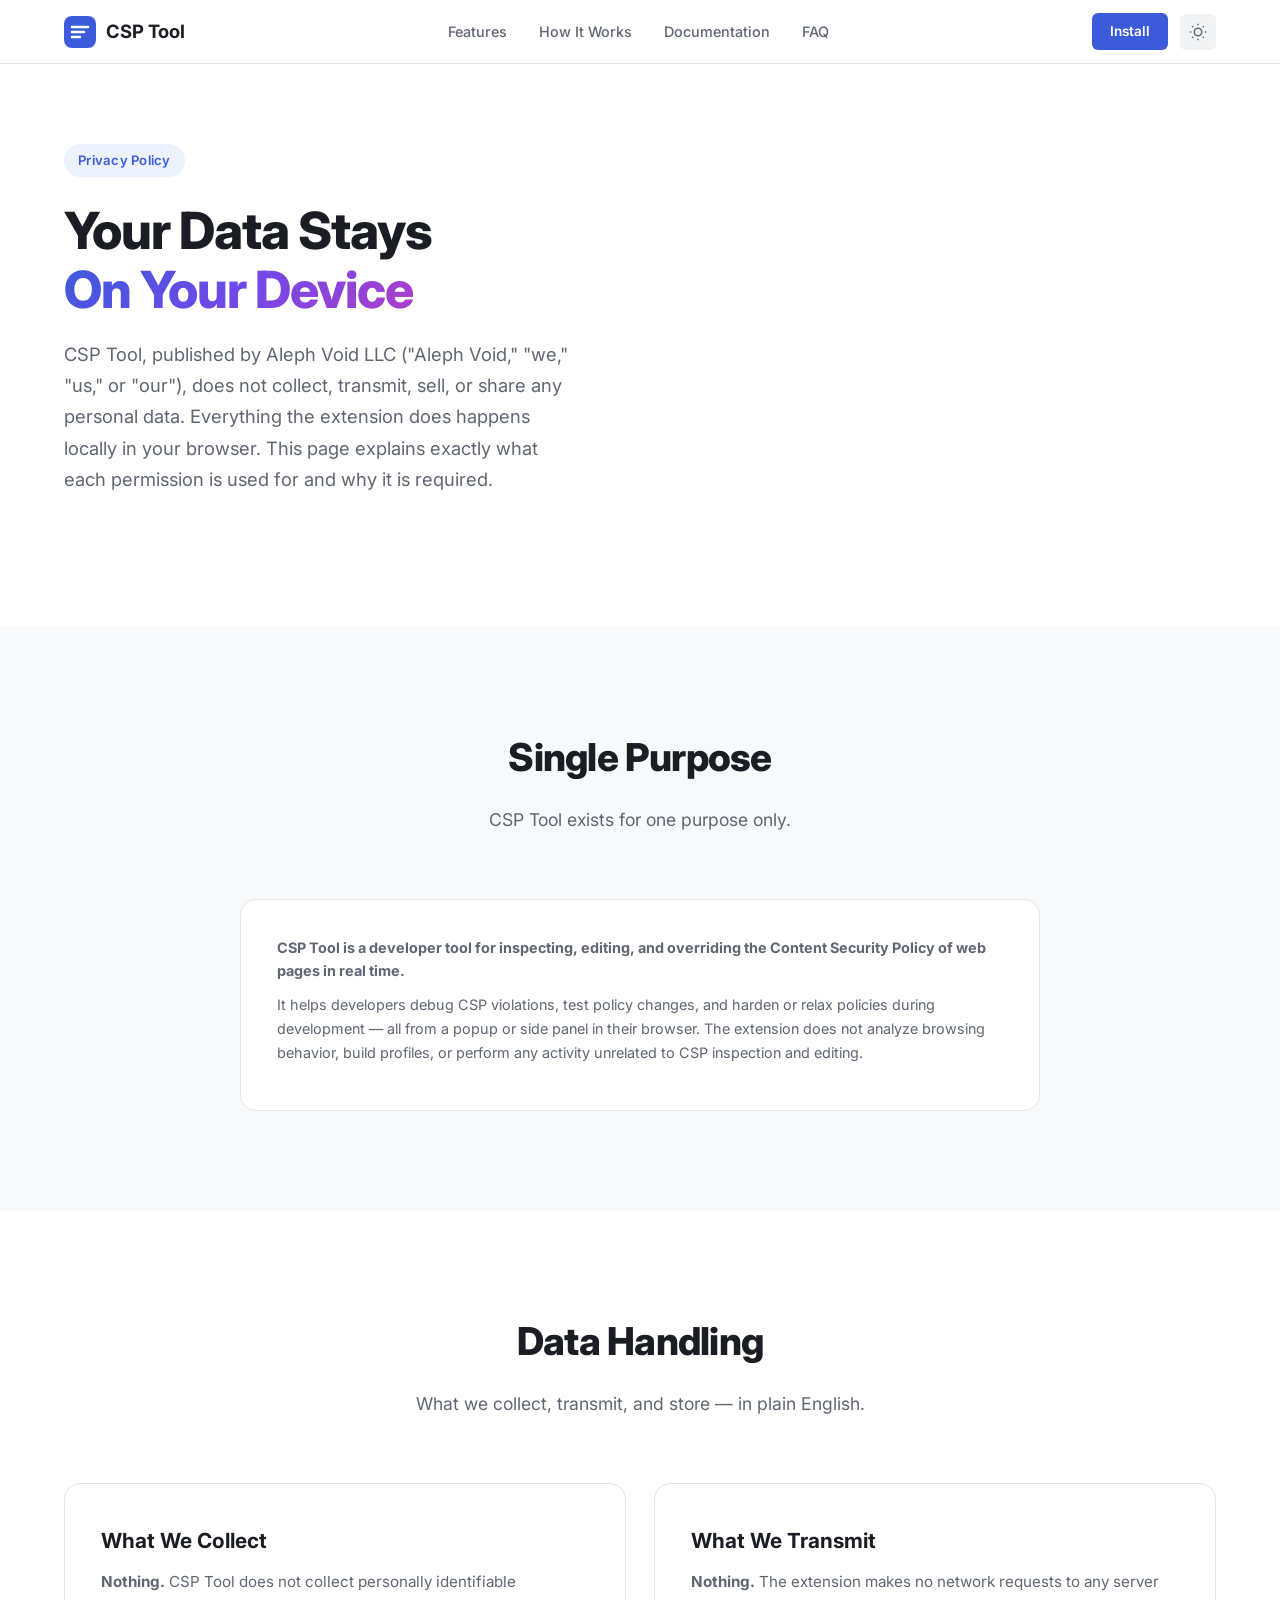
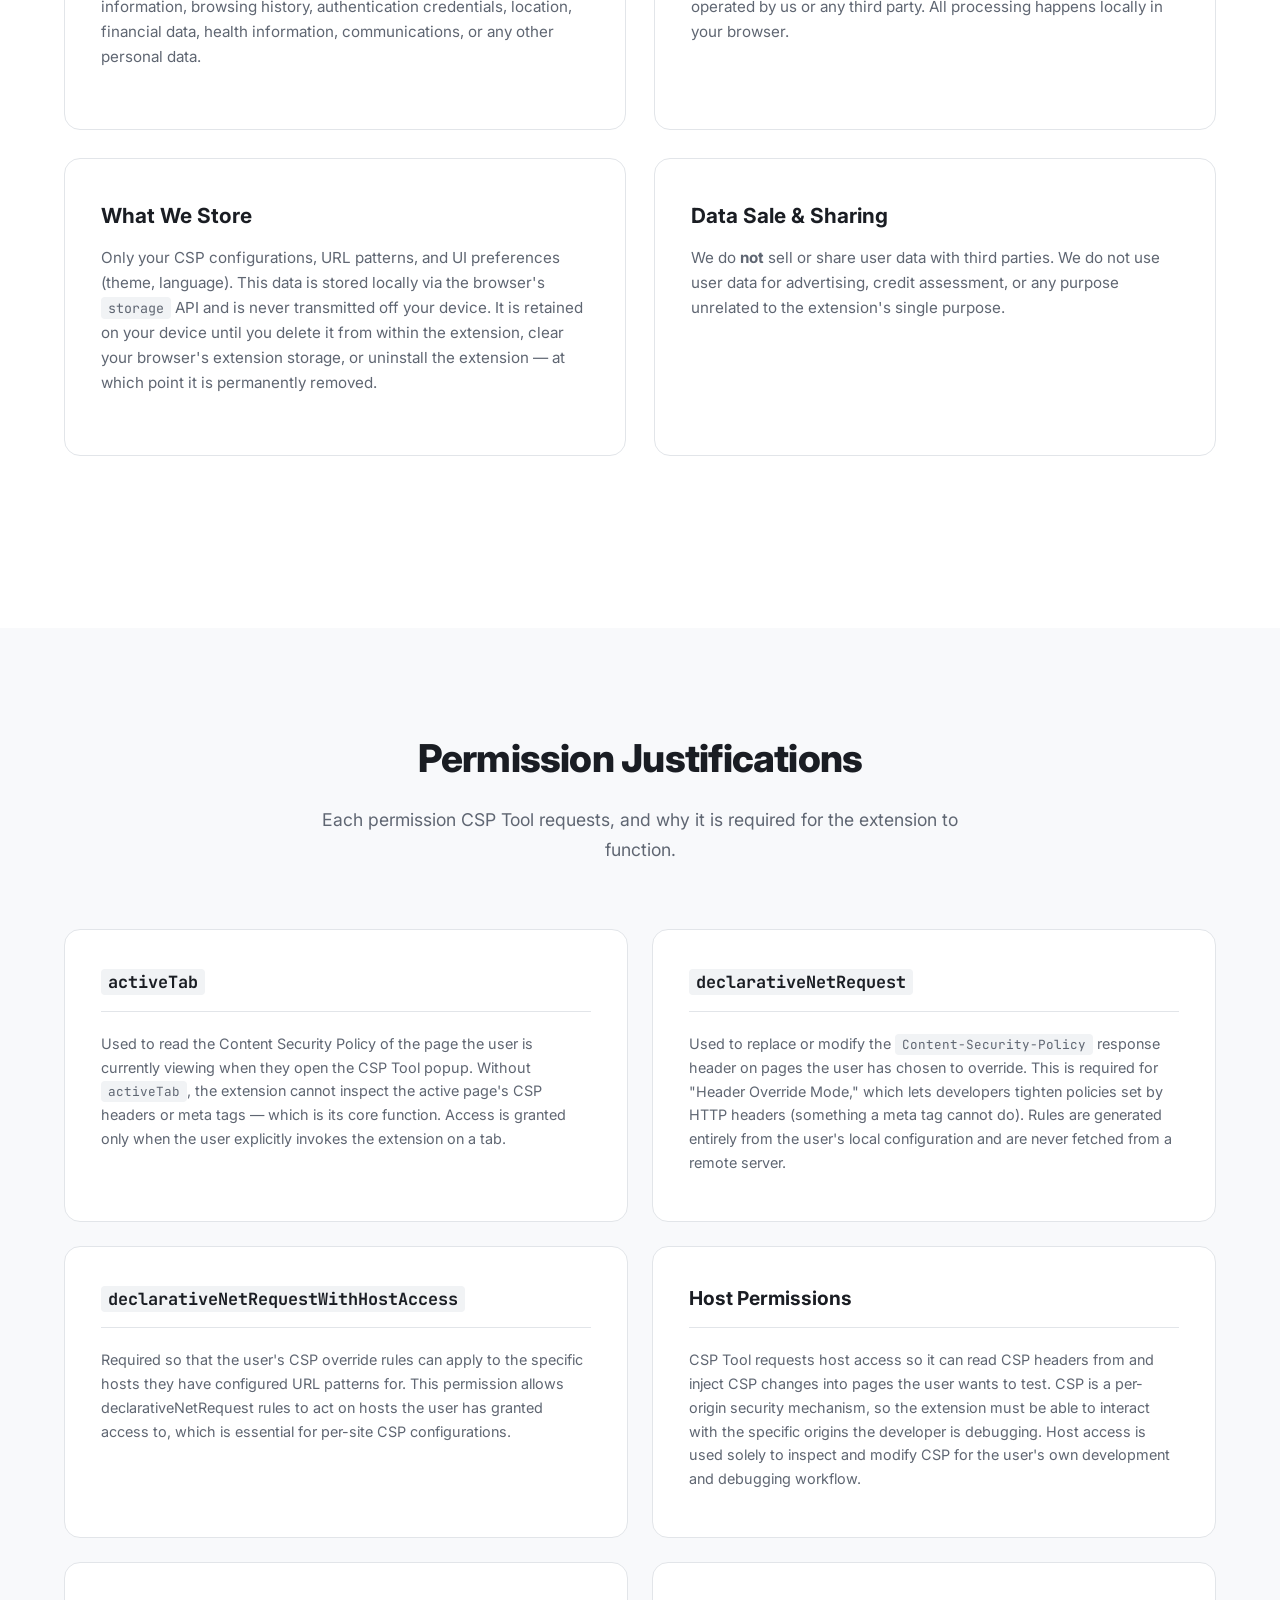
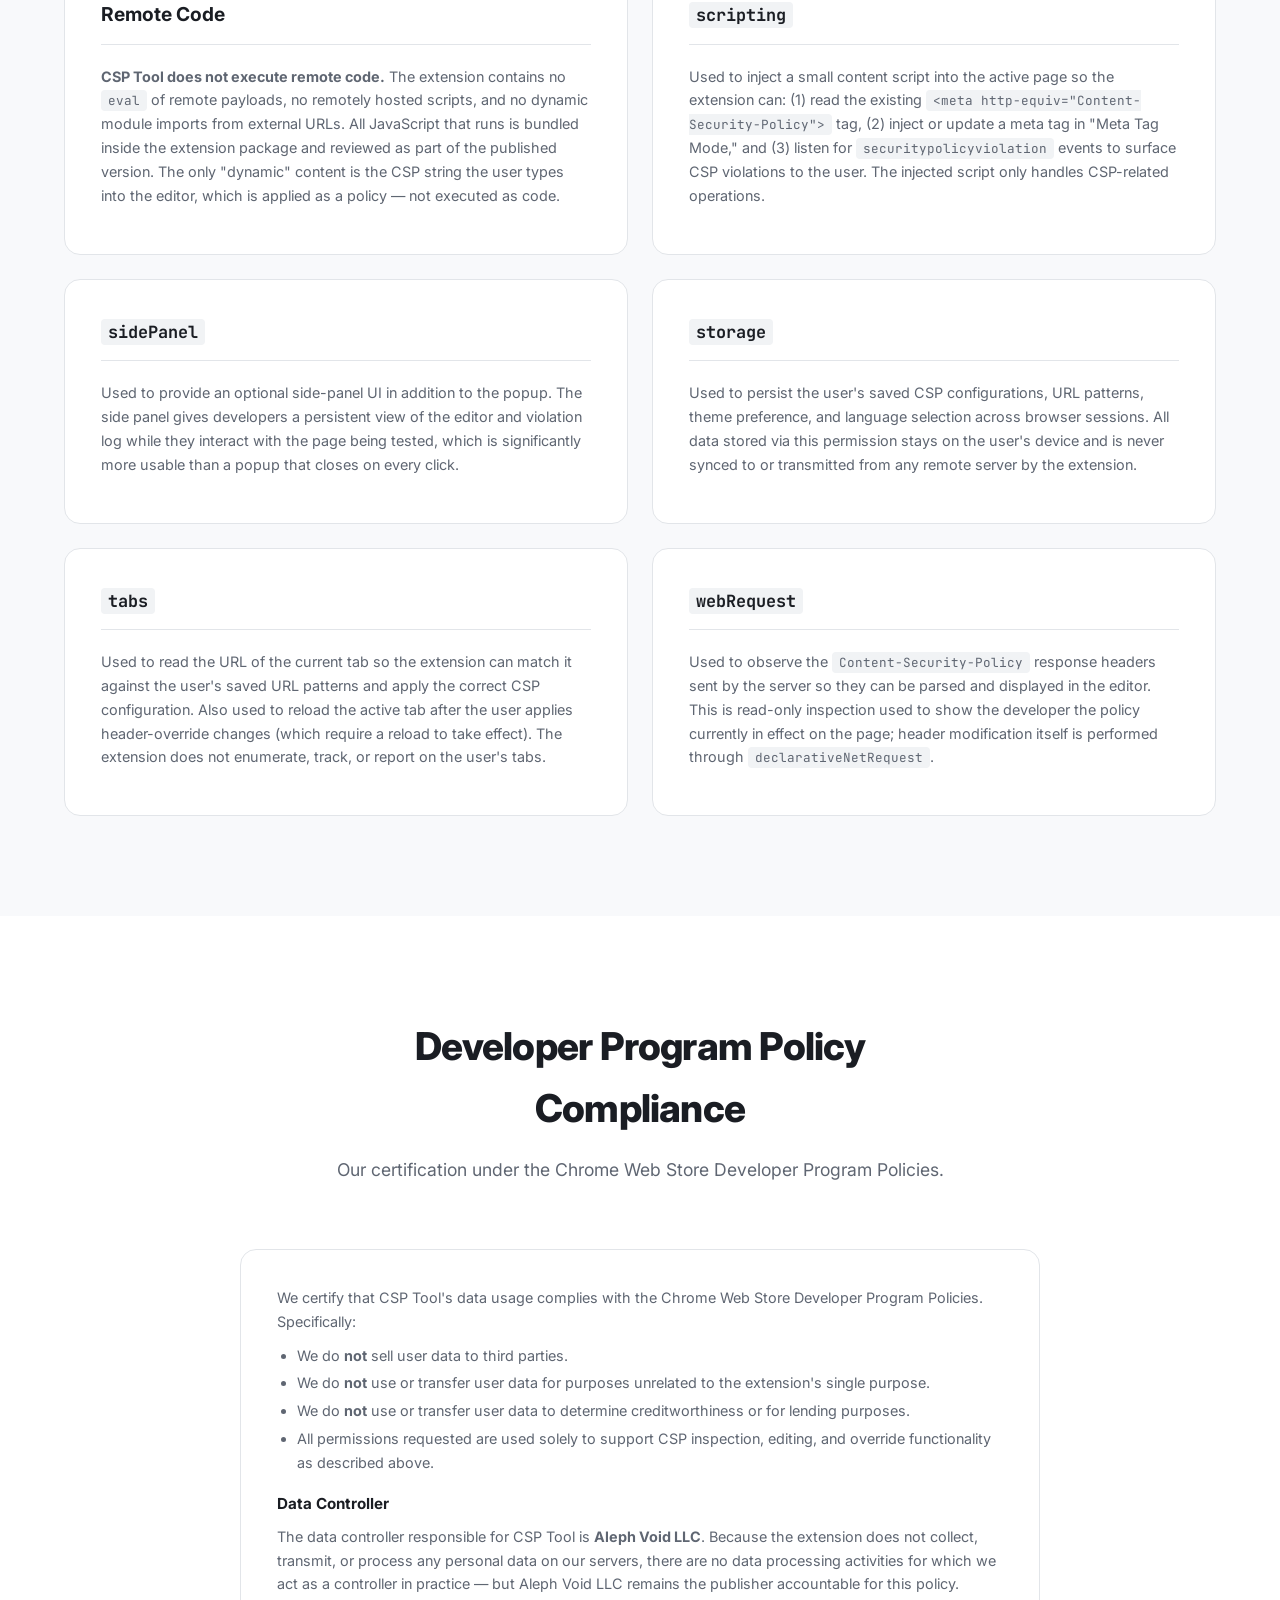
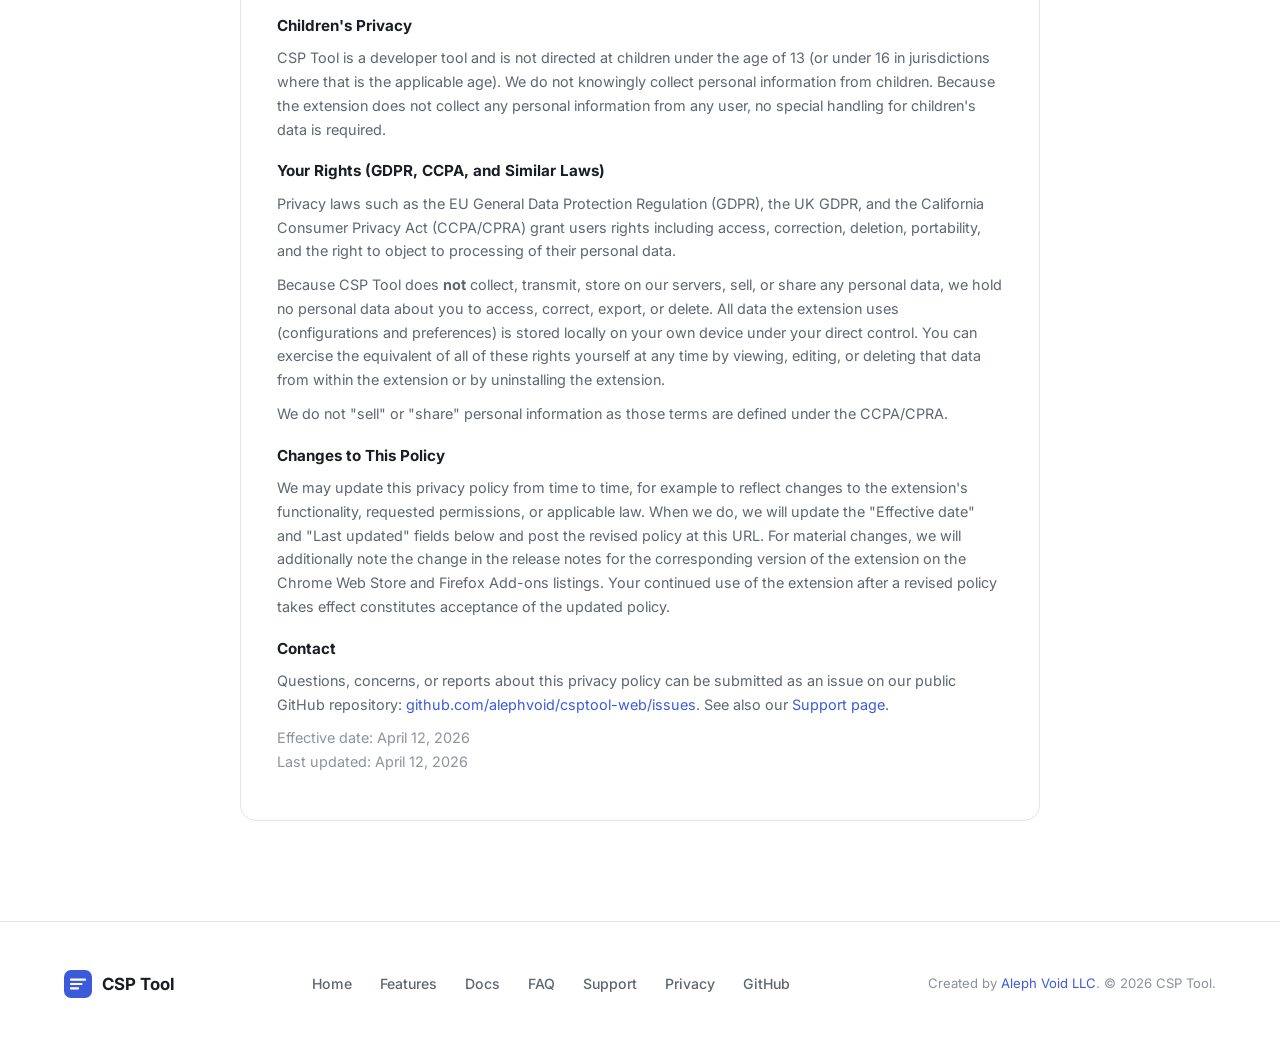
==== commit a4dfa9b4: "Updating privacy policy" ====
--- a/privacy.html
+++ b/privacy.html
@@ -54,9 +54,10 @@
         <div class="hero-badge">Privacy Policy</div>
         <h1>Your Data Stays<br /><span class="text-gradient">On Your Device</span></h1>
         <p class="hero-subtitle">
-          CSP Tool does not collect, transmit, sell, or share any personal data. Everything the
-          extension does happens locally in your browser. This page explains exactly what each
-          permission is used for and why it is required.
+          CSP Tool, published by Aleph Void LLC ("Aleph Void," "we," "us," or "our"), does not
+          collect, transmit, sell, or share any personal data. Everything the extension does
+          happens locally in your browser. This page explains exactly what each permission is
+          used for and why it is required.
         </p>
       </div>
     </div>
@@ -96,7 +97,7 @@
         </div>
         <div class="mode-card">
           <h3>What We Store</h3>
-          <p class="mode-desc">Only your CSP configurations, URL patterns, and UI preferences (theme, language). This data is stored locally via the browser's <code>storage</code> API and is never transmitted off your device.</p>
+          <p class="mode-desc">Only your CSP configurations, URL patterns, and UI preferences (theme, language). This data is stored locally via the browser's <code>storage</code> API and is never transmitted off your device. It is retained on your device until you delete it from within the extension, clear your browser's extension storage, or uninstall the extension &mdash; at which point it is permanently removed.</p>
         </div>
         <div class="mode-card">
           <h3>Data Sale &amp; Sharing</h3>
@@ -203,8 +204,23 @@
             <li>We do <strong>not</strong> use or transfer user data to determine creditworthiness or for lending purposes.</li>
             <li>All permissions requested are used solely to support CSP inspection, editing, and override functionality as described above.</li>
           </ul>
+          <h4>Data Controller</h4>
+          <p>The data controller responsible for CSP Tool is <strong>Aleph Void LLC</strong>. Because the extension does not collect, transmit, or process any personal data on our servers, there are no data processing activities for which we act as a controller in practice &mdash; but Aleph Void LLC remains the publisher accountable for this policy.</p>
+
+          <h4>Children's Privacy</h4>
+          <p>CSP Tool is a developer tool and is not directed at children under the age of 13 (or under 16 in jurisdictions where that is the applicable age). We do not knowingly collect personal information from children. Because the extension does not collect any personal information from any user, no special handling for children's data is required.</p>
+
+          <h4>Your Rights (GDPR, CCPA, and Similar Laws)</h4>
+          <p>Privacy laws such as the EU General Data Protection Regulation (GDPR), the UK GDPR, and the California Consumer Privacy Act (CCPA/CPRA) grant users rights including access, correction, deletion, portability, and the right to object to processing of their personal data.</p>
+          <p>Because CSP Tool does <strong>not</strong> collect, transmit, store on our servers, sell, or share any personal data, we hold no personal data about you to access, correct, export, or delete. All data the extension uses (configurations and preferences) is stored locally on your own device under your direct control. You can exercise the equivalent of all of these rights yourself at any time by viewing, editing, or deleting that data from within the extension or by uninstalling the extension.</p>
+          <p>We do not "sell" or "share" personal information as those terms are defined under the CCPA/CPRA.</p>
+
+          <h4>Changes to This Policy</h4>
+          <p>We may update this privacy policy from time to time, for example to reflect changes to the extension's functionality, requested permissions, or applicable law. When we do, we will update the "Effective date" and "Last updated" fields below and post the revised policy at this URL. For material changes, we will additionally note the change in the release notes for the corresponding version of the extension on the Chrome Web Store and Firefox Add-ons listings. Your continued use of the extension after a revised policy takes effect constitutes acceptance of the updated policy.</p>
+
+          <h4>Contact</h4>
           <p>Questions, concerns, or reports about this privacy policy can be submitted as an issue on our public GitHub repository: <a href="https://github.com/alephvoid/csptool-web/issues" target="_blank" rel="noopener">github.com/alephvoid/csptool-web/issues</a>. See also our <a href="support.html">Support page</a>.</p>
-          <p style="opacity: 0.7; font-size: 0.9em;">Last updated: April 2026</p>
+          <p style="opacity: 0.7; font-size: 0.9em;">Effective date: April 12, 2026<br />Last updated: April 12, 2026</p>
         </div>
       </div>
     </div>
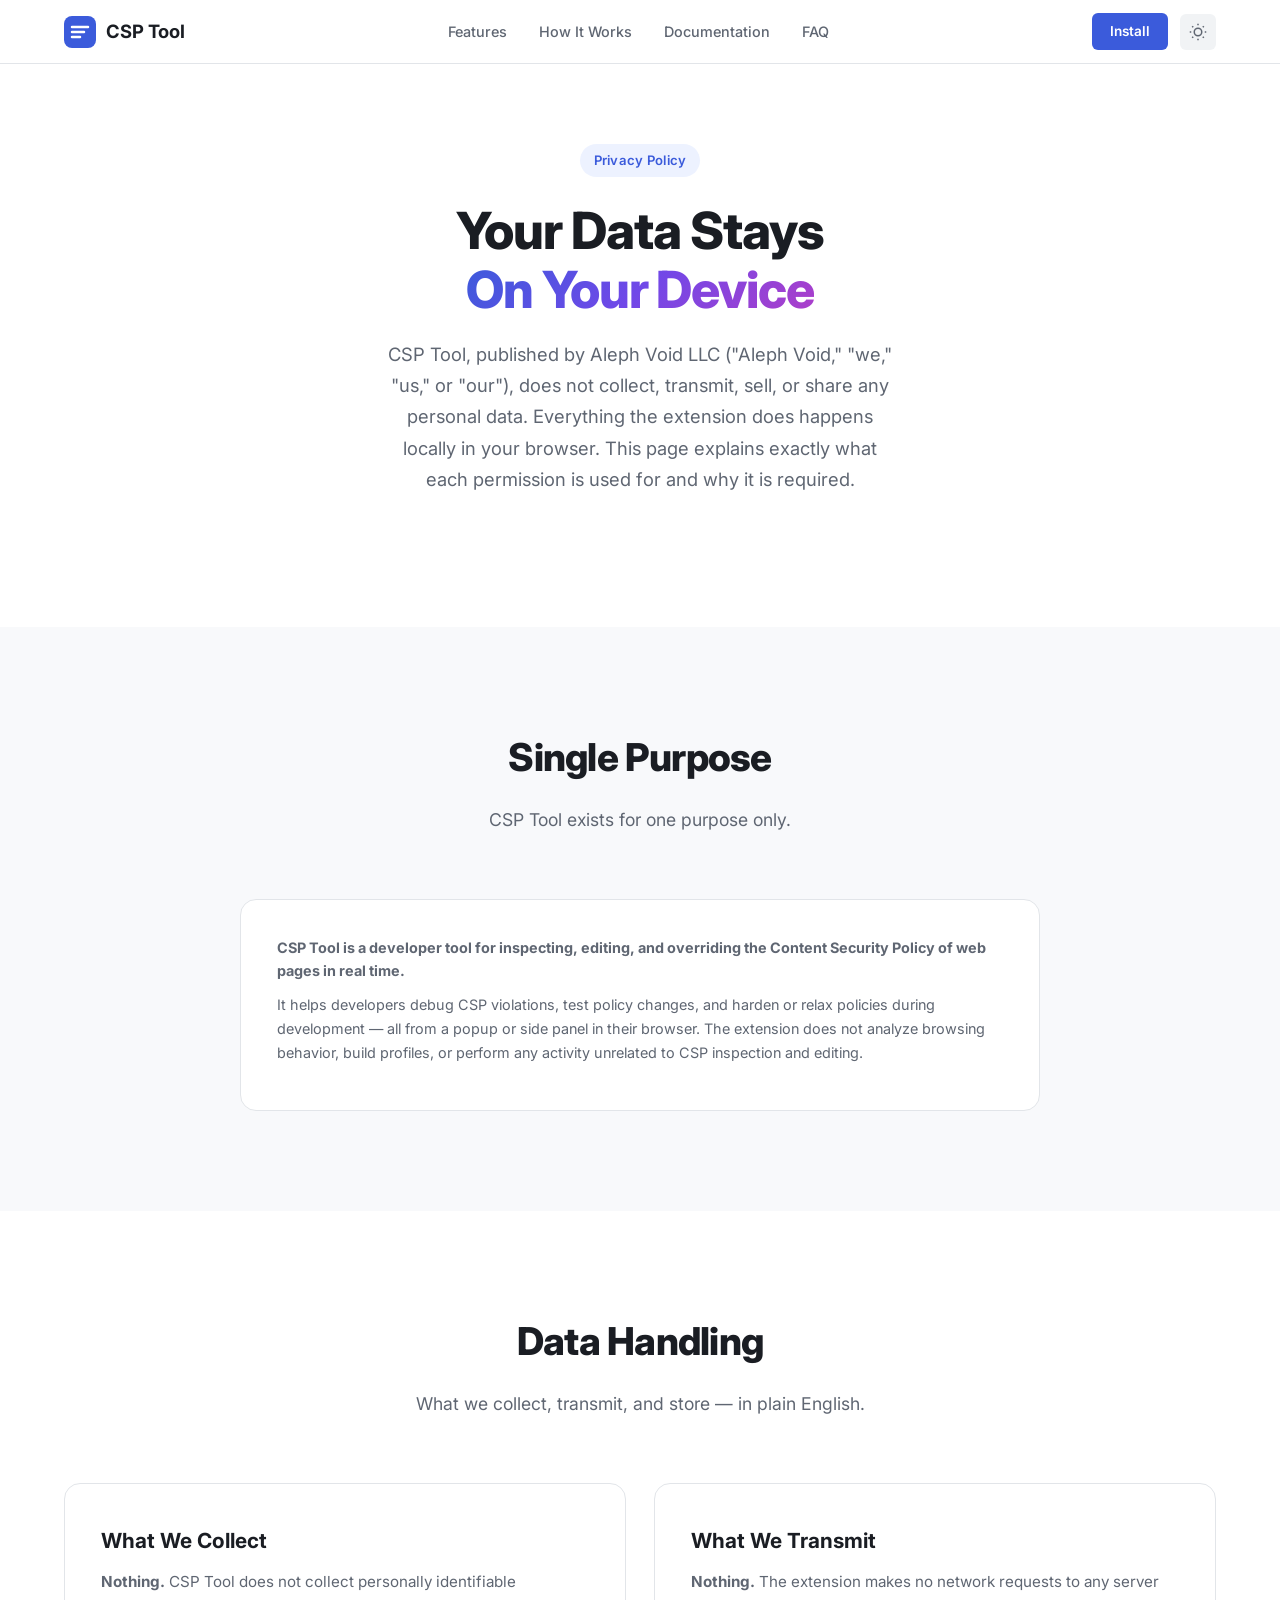
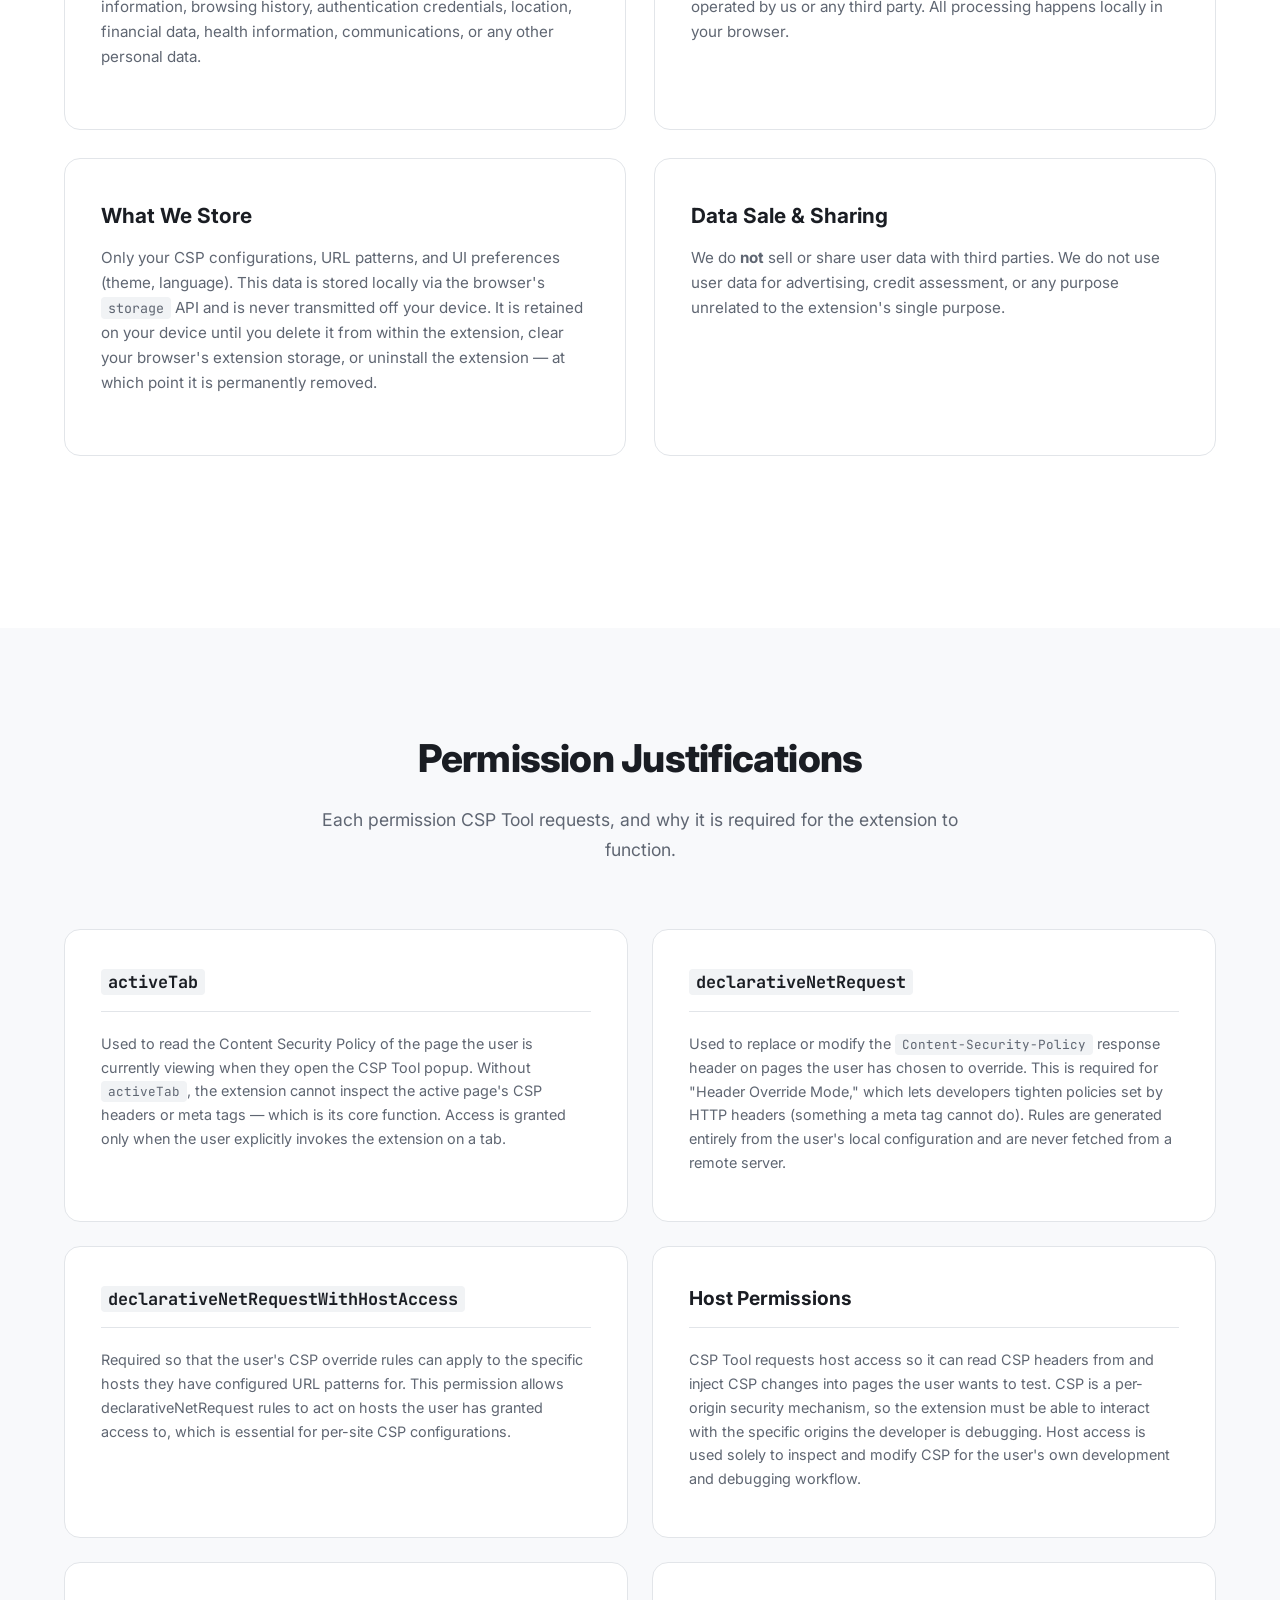
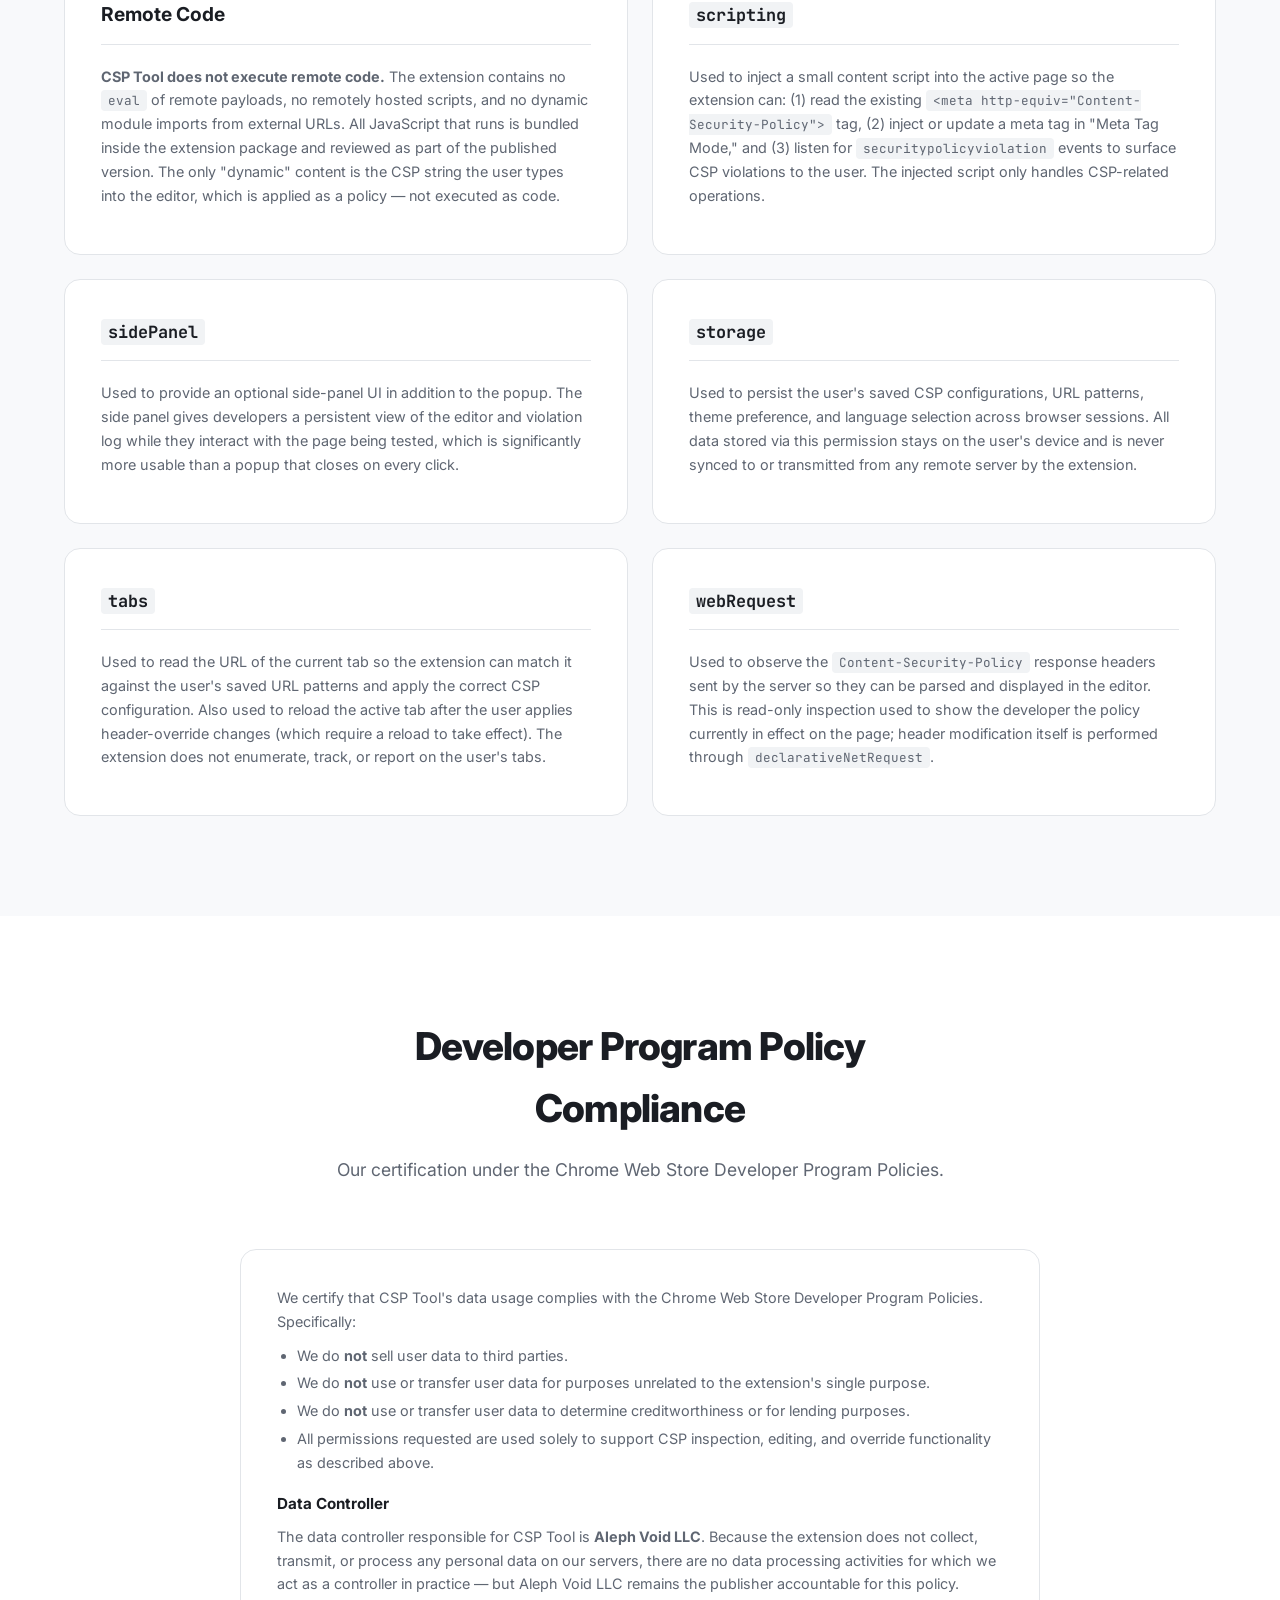
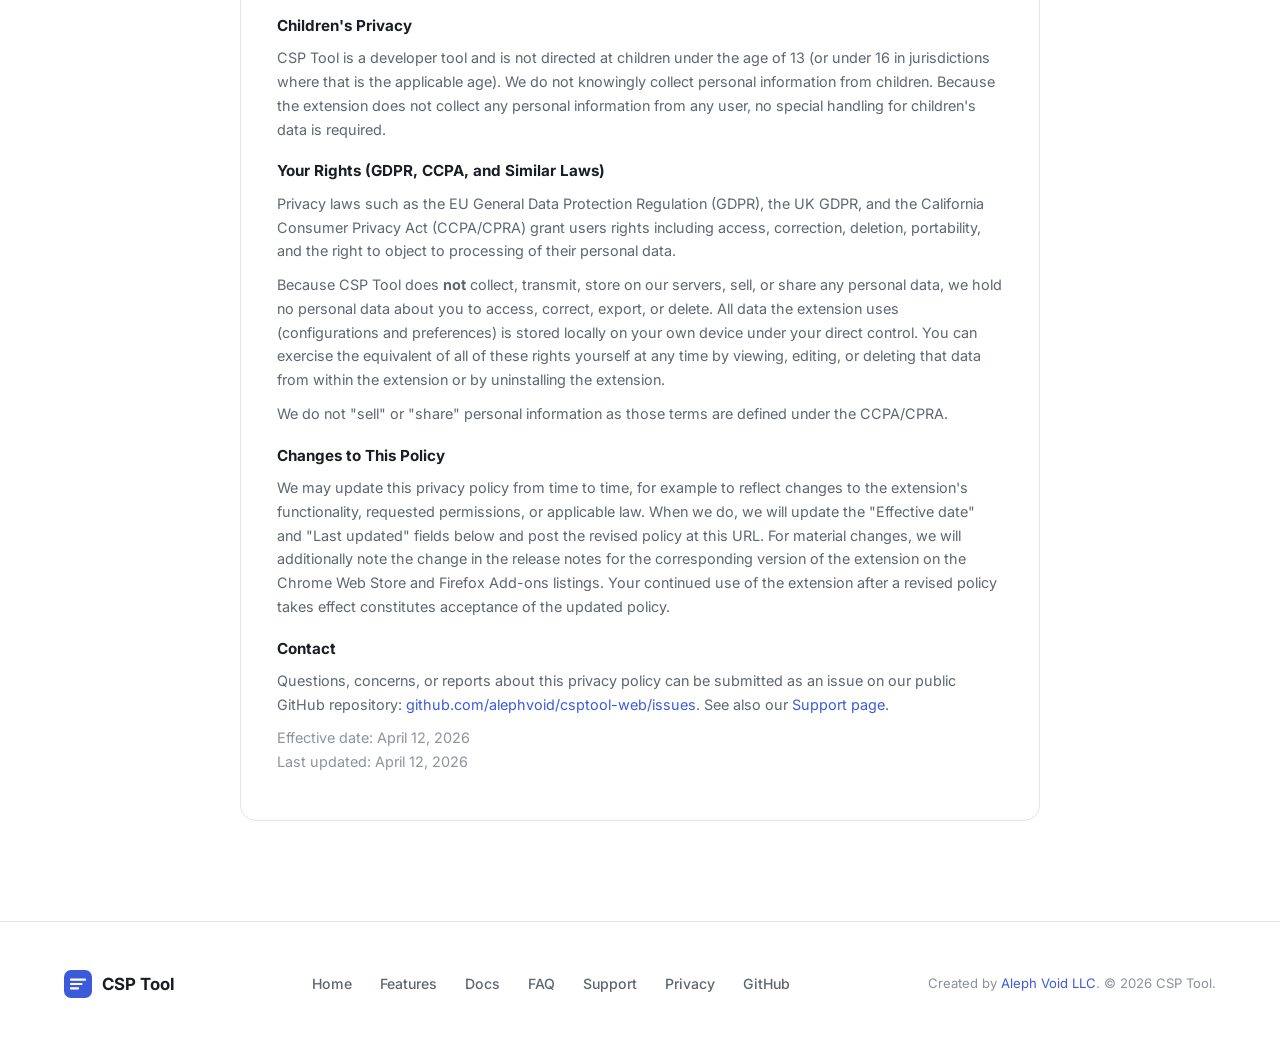
==== commit ede81551: "Adding favicon" ====
--- a/privacy.html
+++ b/privacy.html
@@ -5,6 +5,7 @@
   <meta name="viewport" content="width=device-width, initial-scale=1.0" />
   <title>Privacy Policy - CSP Tool</title>
   <meta name="description" content="Privacy policy and permission justifications for the CSP Tool browser extension." />
+  <link rel="icon" type="image/svg+xml" href="https://alephvoid.com/assets/logo.svg" />
   <link rel="preconnect" href="https://fonts.googleapis.com" />
   <link rel="preconnect" href="https://fonts.gstatic.com" crossorigin />
   <link href="https://fonts.googleapis.com/css2?family=Inter:wght@400;500;600;700;800&family=JetBrains+Mono:wght@400;500&display=swap" rel="stylesheet" />
--- a/styles.css
+++ b/styles.css
@@ -783,6 +783,9 @@
   width: 100%;
   border-collapse: collapse;
   margin-top: 12px;
+  display: block;
+  overflow-x: auto;
+  -webkit-overflow-scrolling: touch;
 }
 .ref-table th,
 .ref-table td {
@@ -936,7 +939,8 @@
 }
 .footer-links {
   display: flex;
-  gap: 28px;
+  flex-wrap: wrap;
+  gap: 16px 28px;
 }
 .footer-links a {
   color: var(--color-text-secondary);
@@ -951,7 +955,27 @@
   color: var(--color-text-muted);
 }
 
+/* ===== Hero: pages without a visual mockup (privacy, support) ===== */
+.hero .container > .hero-content:only-child {
+  grid-column: 1 / -1;
+  max-width: 760px;
+  margin: 0 auto;
+  text-align: center;
+}
+.hero .container > .hero-content:only-child .hero-subtitle {
+  margin-left: auto;
+  margin-right: auto;
+}
+.hero .container > .hero-content:only-child .hero-actions {
+  justify-content: center;
+}
+.hero .container > .hero-content:only-child .hero-browsers {
+  justify-content: center;
+}
+
 /* ===== Responsive ===== */
+
+/* --- Tablet: ≤ 1024px --- */
 @media (max-width: 1024px) {
   .hero .container {
     grid-template-columns: 1fr;
@@ -961,10 +985,25 @@
   .hero-subtitle { margin: 0 auto 32px; }
   .hero-actions { justify-content: center; }
   .hero-browsers { justify-content: center; }
+
+  .features,
+  .how-it-works,
+  .docs,
+  .install,
+  .faq { padding: 80px 0; }
+
   .feature-grid { grid-template-columns: repeat(2, 1fr); }
   .docs-grid { grid-template-columns: 1fr; }
-}
-
+
+  .section-header { margin-bottom: 48px; }
+}
+
+/* --- Large tablet / small laptop: portrait iPad Pro and similar --- */
+@media (max-width: 900px) {
+  .modes-grid { grid-template-columns: 1fr; }
+}
+
+/* --- Mobile: ≤ 768px --- */
 @media (max-width: 768px) {
   .nav-links { display: none; }
   .nav-actions .btn { display: none; }
@@ -972,8 +1011,17 @@
 
   .hero { padding: calc(var(--nav-height) + 48px) 0 64px; }
   .hero h1 { font-size: 2rem; }
+
+  .features,
+  .how-it-works,
+  .docs,
+  .install,
+  .faq { padding: 64px 0; }
+
+  .section-header { margin-bottom: 36px; }
+  .section-header p { font-size: 1rem; }
+
   .feature-grid { grid-template-columns: 1fr; }
-  .modes-grid { grid-template-columns: 1fr; }
   .steps { flex-direction: column; align-items: center; }
   .step-arrow { transform: rotate(90deg); padding: 0; }
   .install-grid { grid-template-columns: 1fr; max-width: 340px; }
@@ -986,10 +1034,39 @@
   .footer-links { justify-content: center; }
 }
 
+/* --- Small phone: ≤ 480px --- */
 @media (max-width: 480px) {
   .container { padding: 0 16px; }
+
+  .hero { padding: calc(var(--nav-height) + 32px) 0 48px; }
   .hero h1 { font-size: 1.7rem; }
+  .hero-visual { display: none; }
+  .hero-actions {
+    flex-direction: column;
+    align-items: stretch;
+  }
+  .hero-actions .btn {
+    justify-content: center;
+    text-align: center;
+  }
+
+  .features,
+  .how-it-works,
+  .docs,
+  .install,
+  .faq { padding: 48px 0; }
+
   .section-header h2 { font-size: 1.6rem; }
-  .mode-card { padding: 28px 24px; }
-  .doc-card { padding: 28px 24px; }
-}
+  .section-header { margin-bottom: 28px; }
+
+  .feature-card { padding: 28px 20px; }
+  .mode-card { padding: 28px 20px; }
+  .doc-card { padding: 24px 18px; }
+
+  .faq-item summary { padding: 16px 18px; font-size: .95rem; }
+  .faq-item p { padding: 0 18px 16px; }
+
+  .footer { padding: 36px 0; }
+  .footer-links { gap: 12px 20px; }
+  .footer-copy { font-size: .8rem; }
+}
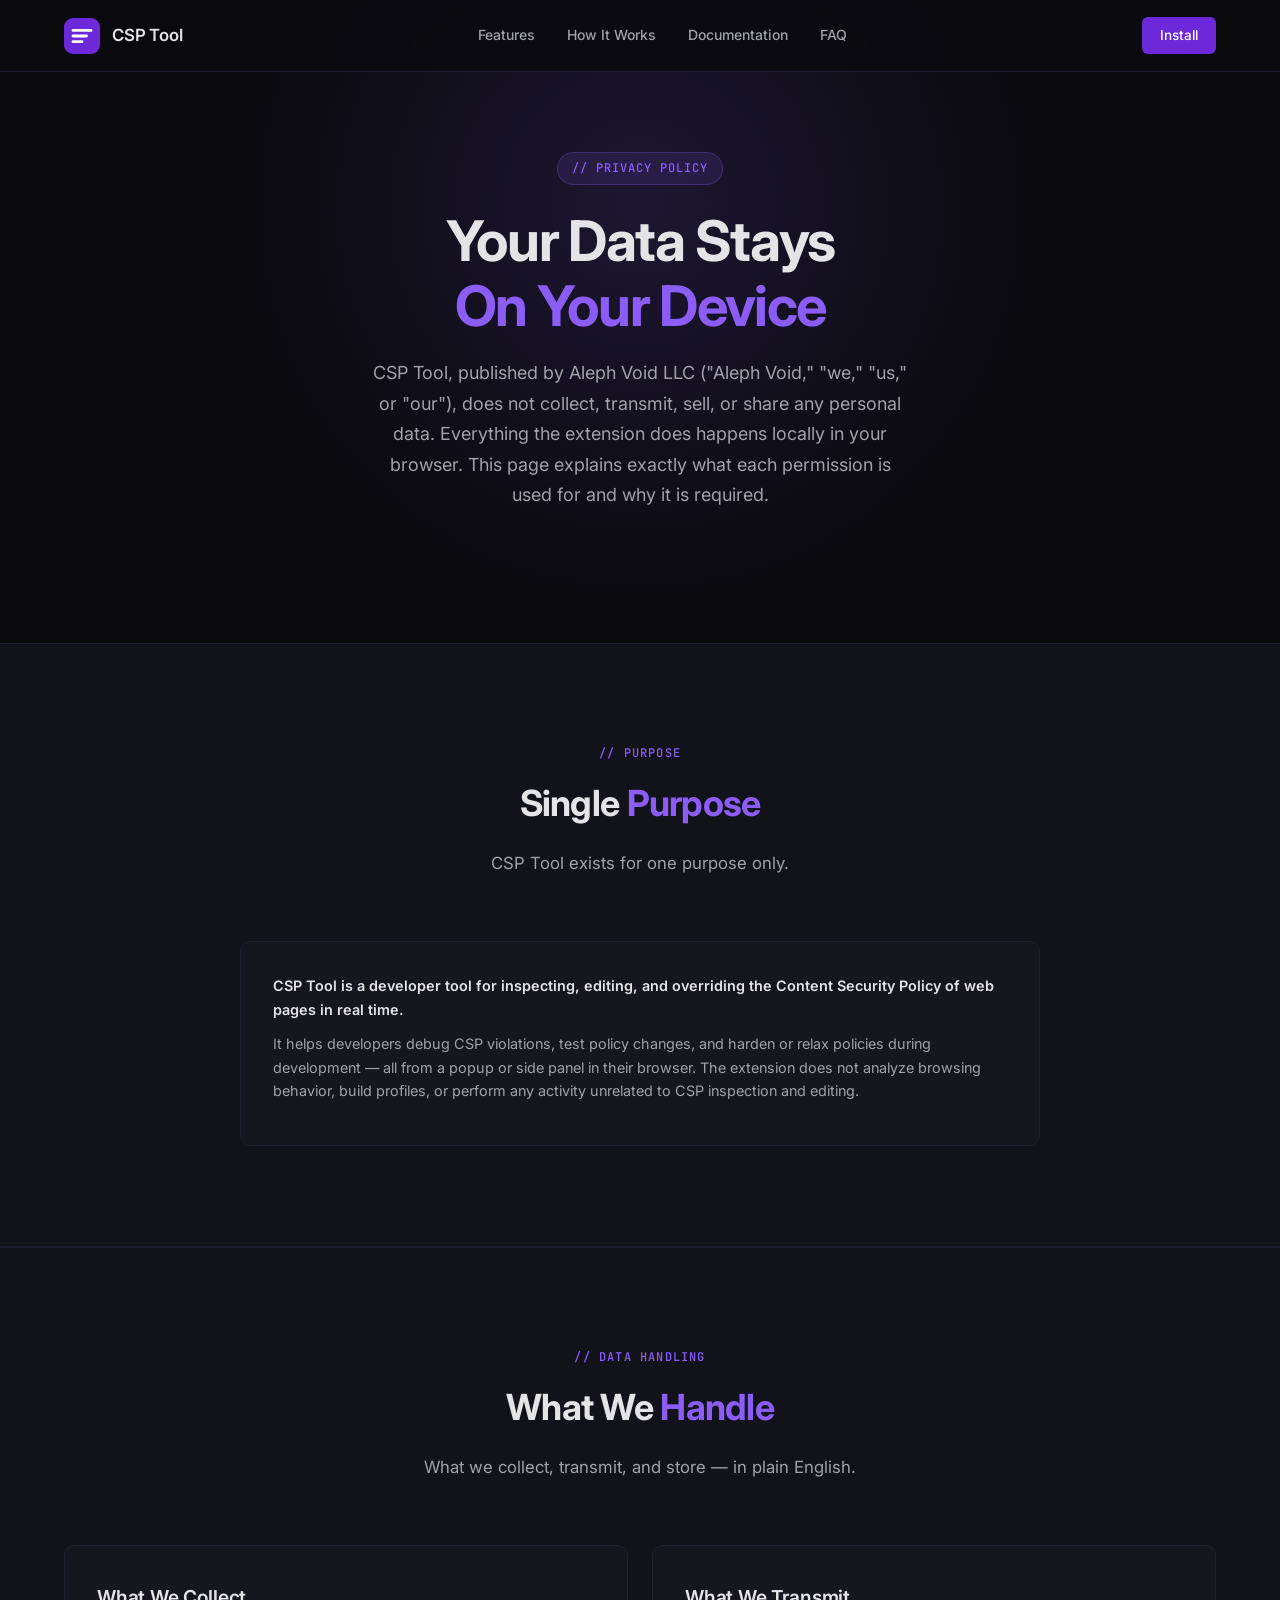
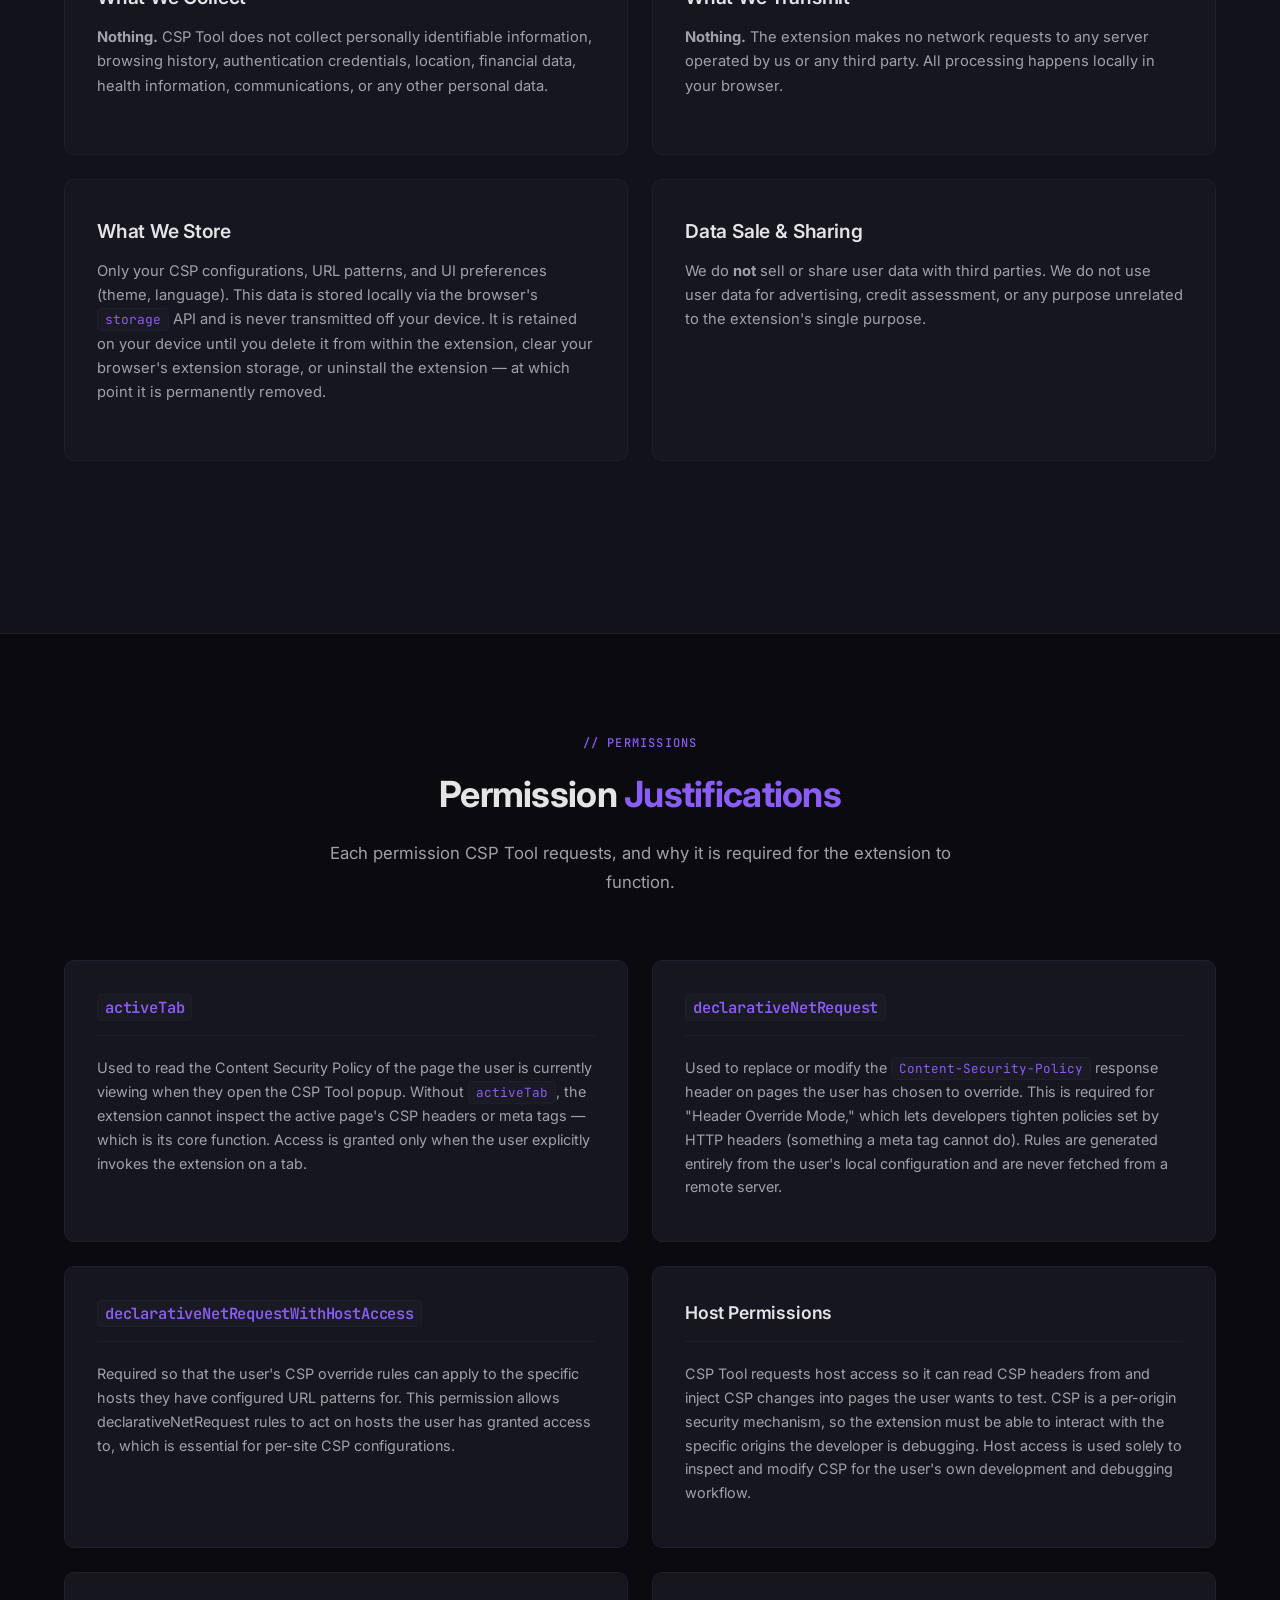
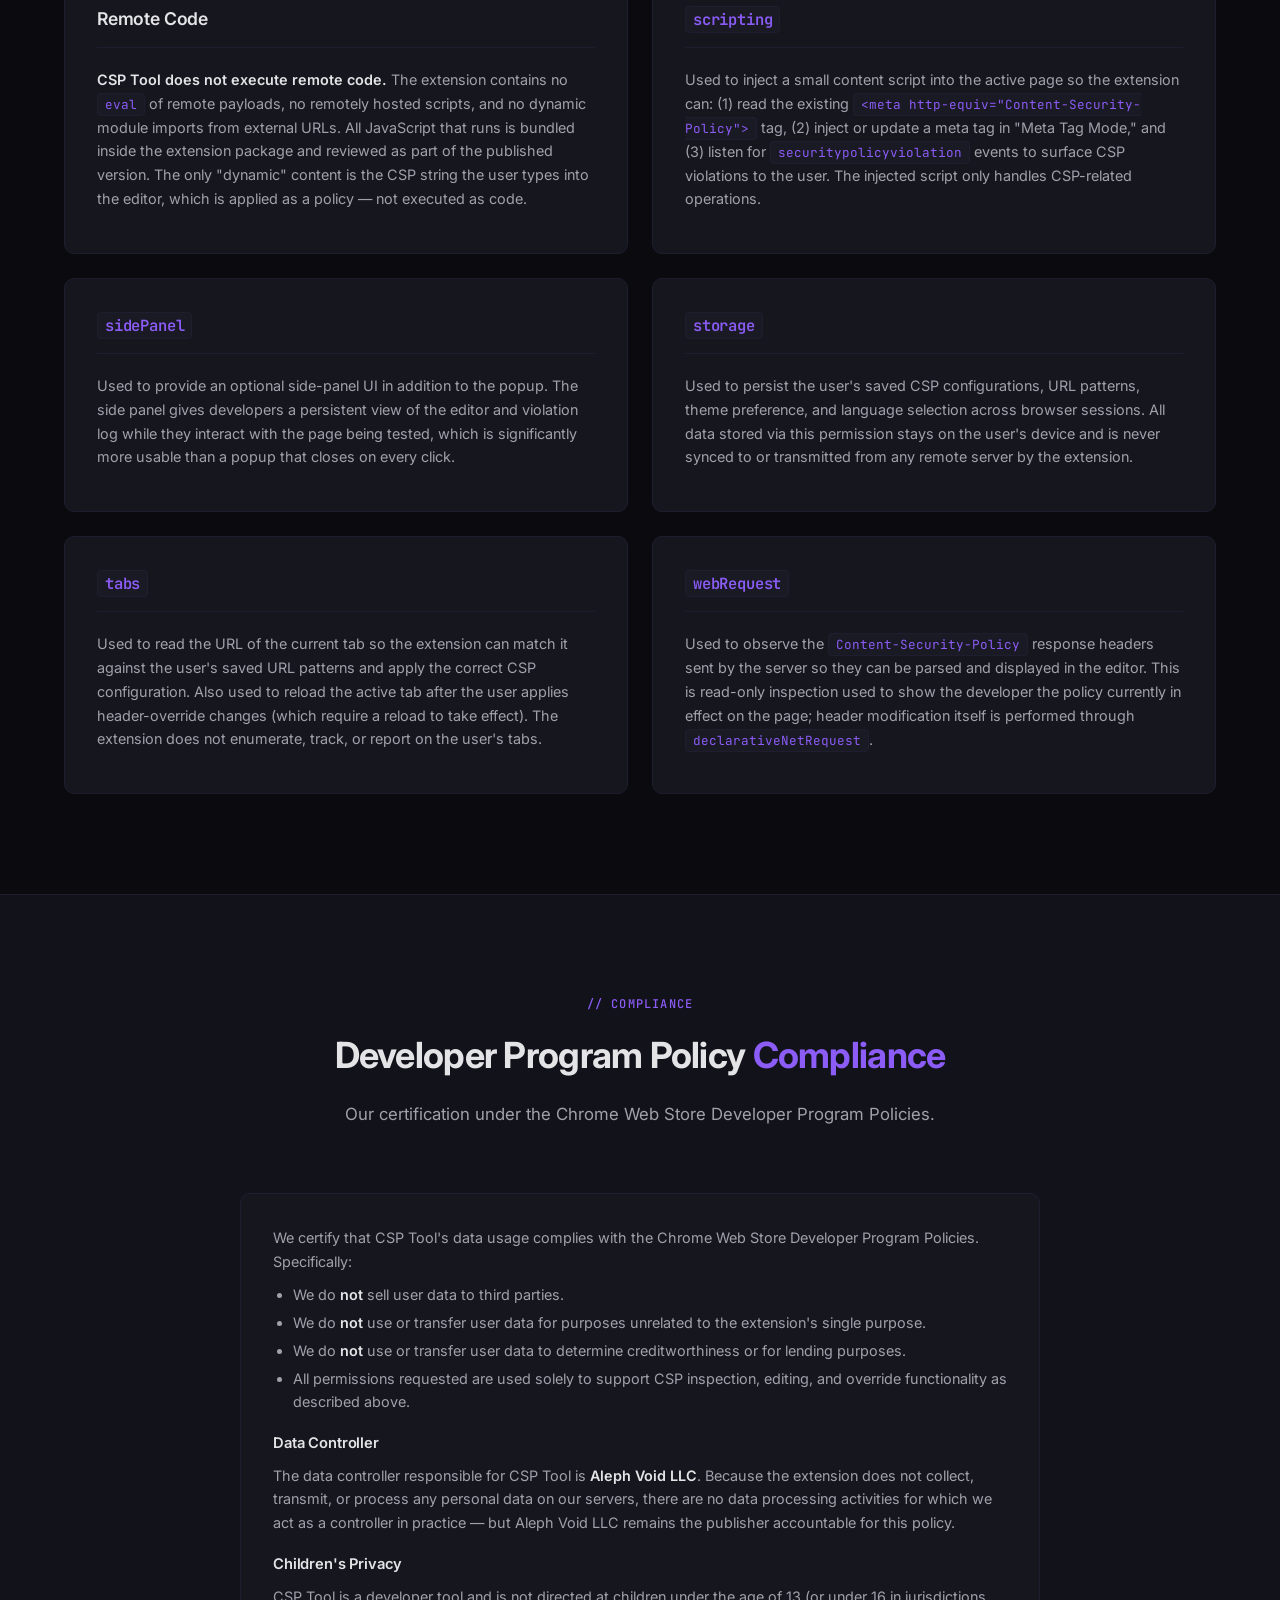
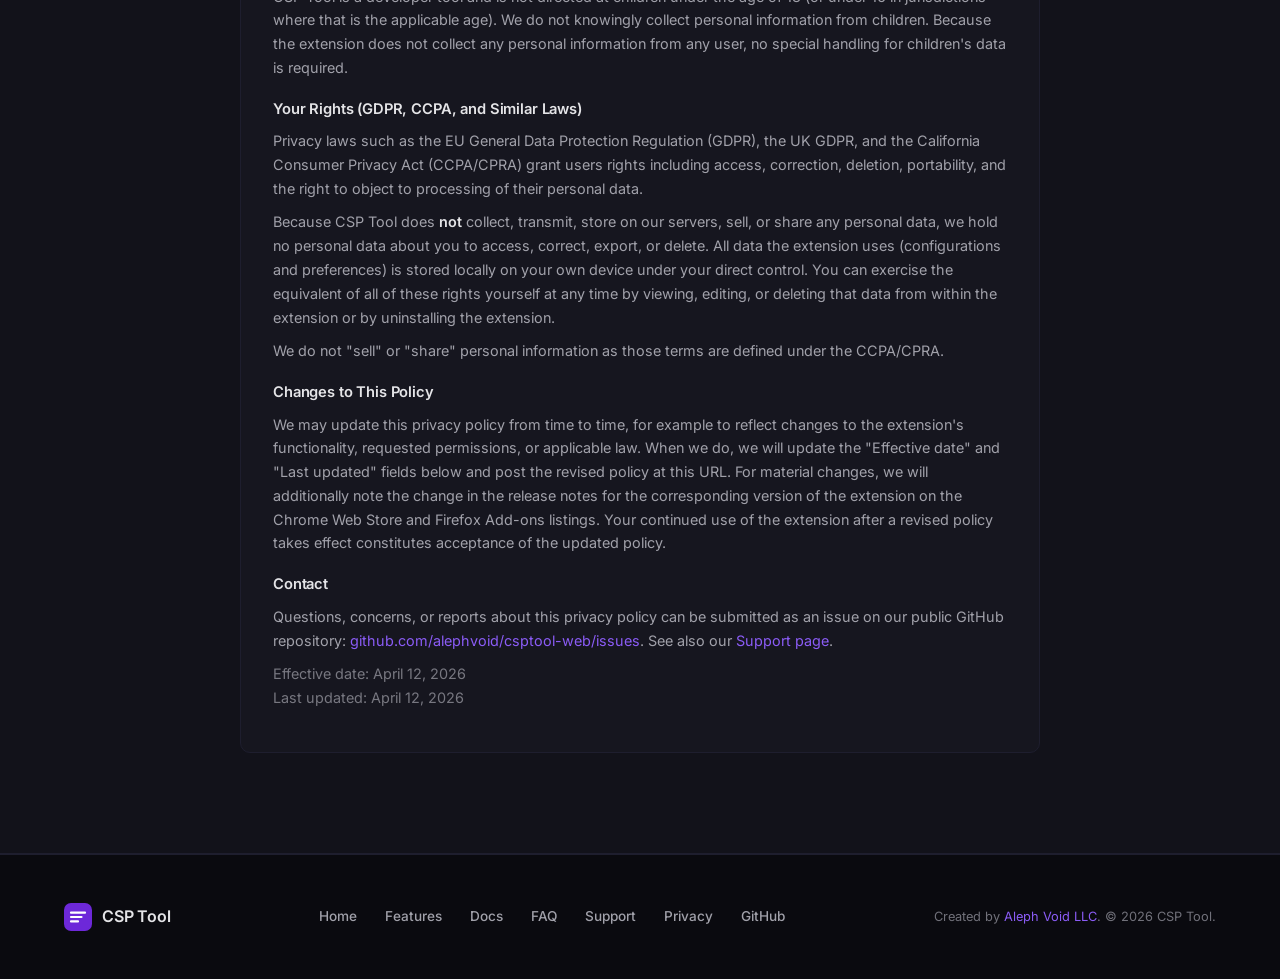
==== commit 40530132: "Updating to match branding styles" ====
--- a/privacy.html
+++ b/privacy.html
@@ -8,7 +8,7 @@
   <link rel="icon" type="image/svg+xml" href="https://alephvoid.com/assets/logo.svg" />
   <link rel="preconnect" href="https://fonts.googleapis.com" />
   <link rel="preconnect" href="https://fonts.gstatic.com" crossorigin />
-  <link href="https://fonts.googleapis.com/css2?family=Inter:wght@400;500;600;700;800&family=JetBrains+Mono:wght@400;500&display=swap" rel="stylesheet" />
+  <link href="https://fonts.googleapis.com/css2?family=Inter:wght@300;400;500;600;700&family=JetBrains+Mono:wght@400;500&display=swap" rel="stylesheet" />
   <link rel="stylesheet" href="styles.css" />
 </head>
 <body>
@@ -30,10 +30,6 @@
       </div>
       <div class="nav-actions">
         <a href="index.html#install" class="btn btn-sm btn-primary">Install</a>
-        <button id="theme-toggle" class="theme-toggle" aria-label="Toggle theme">
-          <svg class="icon-sun" viewBox="0 0 24 24" fill="none" stroke="currentColor" stroke-width="2"><circle cx="12" cy="12" r="5"/><path d="M12 1v2M12 21v2M4.22 4.22l1.42 1.42M18.36 18.36l1.42 1.42M1 12h2M21 12h2M4.22 19.78l1.42-1.42M18.36 5.64l1.42-1.42"/></svg>
-          <svg class="icon-moon" viewBox="0 0 24 24" fill="none" stroke="currentColor" stroke-width="2"><path d="M21 12.79A9 9 0 1 1 11.21 3 7 7 0 0 0 21 12.79z"/></svg>
-        </button>
       </div>
       <button class="mobile-menu-btn" id="mobile-menu-btn" aria-label="Menu">
         <span></span><span></span><span></span>
@@ -52,7 +48,7 @@
   <section class="hero">
     <div class="container">
       <div class="hero-content">
-        <div class="hero-badge">Privacy Policy</div>
+        <div class="hero-badge">// Privacy Policy</div>
         <h1>Your Data Stays<br /><span class="text-gradient">On Your Device</span></h1>
         <p class="hero-subtitle">
           CSP Tool, published by Aleph Void LLC ("Aleph Void," "we," "us," or "our"), does not
@@ -68,7 +64,8 @@
   <section class="features">
     <div class="container">
       <div class="section-header">
-        <h2>Single Purpose</h2>
+        <span class="section-label">// Purpose</span>
+        <h2>Single <span class="text-gradient">Purpose</span></h2>
         <p>CSP Tool exists for one purpose only.</p>
       </div>
       <div class="doc-card" style="max-width: 800px; margin: 0 auto;">
@@ -84,7 +81,8 @@
   <section class="how-it-works">
     <div class="container">
       <div class="section-header">
-        <h2>Data Handling</h2>
+        <span class="section-label">// Data Handling</span>
+        <h2>What We <span class="text-gradient">Handle</span></h2>
         <p>What we collect, transmit, and store &mdash; in plain English.</p>
       </div>
       <div class="modes-grid">
@@ -112,7 +110,8 @@
   <section class="docs">
     <div class="container">
       <div class="section-header">
-        <h2>Permission Justifications</h2>
+        <span class="section-label">// Permissions</span>
+        <h2>Permission <span class="text-gradient">Justifications</span></h2>
         <p>Each permission CSP Tool requests, and why it is required for the extension to function.</p>
       </div>
       <div class="docs-grid">
@@ -193,7 +192,8 @@
   <section class="install">
     <div class="container">
       <div class="section-header">
-        <h2>Developer Program Policy Compliance</h2>
+        <span class="section-label">// Compliance</span>
+        <h2>Developer Program Policy <span class="text-gradient">Compliance</span></h2>
         <p>Our certification under the Chrome Web Store Developer Program Policies.</p>
       </div>
       <div class="doc-card" style="max-width: 800px; margin: 0 auto;">
--- a/styles.css
+++ b/styles.css
@@ -1,48 +1,35 @@
-/* ===== Design Tokens ===== */
+/* ===== Design Tokens (Aleph Void palette, dark-only) ===== */
 :root {
-  --color-bg: #ffffff;
-  --color-bg-alt: #f8f9fb;
-  --color-bg-card: #ffffff;
-  --color-surface: #f1f3f5;
-  --color-border: #e2e5e9;
-  --color-text: #1a1d23;
-  --color-text-secondary: #5f6672;
-  --color-text-muted: #8b919d;
-  --color-accent: #3b5bdb;
-  --color-accent-light: #edf2ff;
-  --color-accent-hover: #364fc7;
-  --color-success: #2b8a3e;
-  --color-warn: #e67700;
-  --color-error: #e03131;
-  --shadow-sm: 0 1px 2px rgba(0,0,0,.05);
-  --shadow-md: 0 4px 12px rgba(0,0,0,.08);
-  --shadow-lg: 0 12px 40px rgba(0,0,0,.1);
-  --shadow-xl: 0 20px 60px rgba(0,0,0,.12);
+  --color-bg: #0a0a0f;
+  --color-bg-alt: #12121a;
+  --color-bg-card: #16161f;
+  --color-surface: #1a1a24;
+  --color-border: #1e1e2e;
+  --color-border-strong: #2a2a3d;
+  --color-text: #e4e4e7;
+  --color-text-secondary: #a1a1aa;
+  --color-text-muted: #71717a;
+  --color-accent: #6d28d9;
+  --color-accent-light: #8b5cf6;
+  --color-accent-hover: #7c3aed;
+  --color-accent-soft: rgba(139, 92, 246, 0.12);
+  --color-accent-glow: rgba(139, 92, 246, 0.15);
+  --color-accent-border: rgba(139, 92, 246, 0.25);
+  --color-success: #4ade80;
+  --color-warn: #fbbf24;
+  --color-error: #f87171;
+  --shadow-sm: 0 1px 2px rgba(0,0,0,.3);
+  --shadow-md: 0 4px 12px rgba(0,0,0,.4);
+  --shadow-lg: 0 12px 40px rgba(0,0,0,.5);
+  --shadow-xl: 0 20px 60px rgba(0,0,0,.6);
+  --shadow-glow: 0 0 40px rgba(139, 92, 246, 0.15);
   --radius-sm: 6px;
   --radius-md: 10px;
   --radius-lg: 16px;
   --radius-xl: 24px;
   --font-sans: 'Inter', -apple-system, BlinkMacSystemFont, 'Segoe UI', sans-serif;
   --font-mono: 'JetBrains Mono', 'Fira Code', monospace;
-  --nav-height: 64px;
-}
-
-[data-theme="dark"] {
-  --color-bg: #0f1117;
-  --color-bg-alt: #161822;
-  --color-bg-card: #1a1d2b;
-  --color-surface: #22253a;
-  --color-border: #2d3148;
-  --color-text: #e8eaf0;
-  --color-text-secondary: #9ba1b0;
-  --color-text-muted: #6b7185;
-  --color-accent: #5c7cfa;
-  --color-accent-light: #1c2340;
-  --color-accent-hover: #748ffc;
-  --shadow-sm: 0 1px 2px rgba(0,0,0,.2);
-  --shadow-md: 0 4px 12px rgba(0,0,0,.3);
-  --shadow-lg: 0 12px 40px rgba(0,0,0,.4);
-  --shadow-xl: 0 20px 60px rgba(0,0,0,.5);
+  --nav-height: 72px;
 }
 
 /* ===== Reset & Base ===== */
@@ -74,16 +61,18 @@
 }
 
 a {
-  color: var(--color-accent);
+  color: var(--color-accent-light);
   text-decoration: none;
   transition: color .15s;
 }
-a:hover { color: var(--color-accent-hover); }
+a:hover { color: #a78bfa; }
 
 code {
   font-family: var(--font-mono);
   font-size: .88em;
   background: var(--color-surface);
+  border: 1px solid var(--color-border);
+  color: var(--color-accent-light);
   padding: 2px 7px;
   border-radius: 4px;
 }
@@ -95,10 +84,10 @@
   gap: 8px;
   padding: 12px 24px;
   border-radius: var(--radius-sm);
-  font-weight: 600;
+  font-weight: 500;
   font-size: .95rem;
   cursor: pointer;
-  transition: all .15s;
+  transition: all .2s;
   border: none;
   text-decoration: none;
 }
@@ -107,21 +96,22 @@
   color: #fff;
 }
 .btn-primary:hover {
-  background: var(--color-accent-hover);
+  background: var(--color-accent-light);
   color: #fff;
+  transform: translateY(-1px);
 }
 .btn-outline {
   background: transparent;
   color: var(--color-text);
-  border: 1.5px solid var(--color-border);
+  border: 1px solid var(--color-border-strong);
 }
 .btn-outline:hover {
   border-color: var(--color-accent);
-  color: var(--color-accent);
+  color: var(--color-accent-light);
 }
 .btn-lg {
   padding: 14px 32px;
-  font-size: 1.05rem;
+  font-size: 1rem;
   border-radius: var(--radius-md);
 }
 .btn-sm {
@@ -140,16 +130,13 @@
   left: 0;
   right: 0;
   height: var(--nav-height);
-  background: rgba(255,255,255,.85);
+  background: rgba(10, 10, 15, 0.85);
   backdrop-filter: blur(12px);
   -webkit-backdrop-filter: blur(12px);
   border-bottom: 1px solid var(--color-border);
   z-index: 100;
   transition: background .2s;
 }
-[data-theme="dark"] #nav {
-  background: rgba(15,17,23,.85);
-}
 .nav-inner {
   max-width: 1200px;
   margin: 0 auto;
@@ -162,15 +149,16 @@
 .nav-brand {
   display: flex;
   align-items: center;
-  gap: 10px;
-  font-weight: 700;
-  font-size: 1.15rem;
+  gap: 12px;
+  font-weight: 600;
+  font-size: 1.05rem;
+  letter-spacing: -0.01em;
   color: var(--color-text);
 }
 .nav-brand:hover { color: var(--color-text); }
 .nav-logo {
-  width: 32px;
-  height: 32px;
+  width: 36px;
+  height: 36px;
 }
 .nav-links {
   display: flex;
@@ -178,7 +166,7 @@
 }
 .nav-links a {
   color: var(--color-text-secondary);
-  font-size: .9rem;
+  font-size: .875rem;
   font-weight: 500;
   transition: color .15s;
 }
@@ -190,27 +178,6 @@
   align-items: center;
   gap: 12px;
 }
-.theme-toggle {
-  width: 36px;
-  height: 36px;
-  display: flex;
-  align-items: center;
-  justify-content: center;
-  border: none;
-  background: var(--color-surface);
-  border-radius: var(--radius-sm);
-  cursor: pointer;
-  color: var(--color-text-secondary);
-  transition: all .15s;
-}
-.theme-toggle:hover {
-  color: var(--color-text);
-  background: var(--color-border);
-}
-.theme-toggle svg { width: 18px; height: 18px; }
-.icon-moon { display: none; }
-[data-theme="dark"] .icon-sun { display: none; }
-[data-theme="dark"] .icon-moon { display: block; }
 
 .mobile-menu-btn {
   display: none;
@@ -248,41 +215,58 @@
 /* ===== Hero ===== */
 .hero {
   padding: calc(var(--nav-height) + 80px) 0 100px;
+  position: relative;
+  overflow: hidden;
+}
+.hero::before {
+  content: '';
+  position: absolute;
+  top: -30%;
+  left: 50%;
+  transform: translateX(-50%);
+  width: 800px;
+  height: 800px;
+  background: radial-gradient(circle, var(--color-accent-glow) 0%, transparent 70%);
+  pointer-events: none;
+  z-index: 0;
 }
 .hero .container {
   display: grid;
   grid-template-columns: 1fr 1fr;
   gap: 64px;
   align-items: center;
+  position: relative;
+  z-index: 1;
 }
 .hero-badge {
-  display: inline-block;
+  display: inline-flex;
+  align-items: center;
   padding: 6px 14px;
-  background: var(--color-accent-light);
-  color: var(--color-accent);
-  font-size: .82rem;
-  font-weight: 600;
+  background: var(--color-accent-soft);
+  color: var(--color-accent-light);
+  font-family: var(--font-mono);
+  font-size: .75rem;
+  font-weight: 500;
+  text-transform: uppercase;
+  letter-spacing: .08em;
+  border: 1px solid var(--color-accent-border);
   border-radius: 100px;
   margin-bottom: 24px;
-  letter-spacing: .02em;
 }
 .hero h1 {
-  font-size: clamp(2.2rem, 4vw, 3.4rem);
-  font-weight: 800;
+  font-size: clamp(2.25rem, 5vw, 3.5rem);
+  font-weight: 700;
   line-height: 1.15;
-  letter-spacing: -.02em;
+  letter-spacing: -.03em;
   margin-bottom: 20px;
 }
 .text-gradient {
-  background: linear-gradient(135deg, var(--color-accent), #7048e8, #ae3ec9);
-  -webkit-background-clip: text;
-  -webkit-text-fill-color: transparent;
-  background-clip: text;
+  color: var(--color-accent-light);
 }
 .hero-subtitle {
-  font-size: 1.15rem;
-  color: var(--color-text-secondary);
-  max-width: 520px;
+  font-size: 1.125rem;
+  color: var(--color-text-secondary);
+  max-width: 540px;
   margin-bottom: 32px;
   line-height: 1.7;
 }
@@ -298,8 +282,11 @@
   gap: 20px;
 }
 .hero-browsers-label {
-  font-size: .85rem;
+  font-family: var(--font-mono);
+  font-size: .75rem;
   color: var(--color-text-muted);
+  text-transform: uppercase;
+  letter-spacing: .08em;
   font-weight: 500;
 }
 .browser-icons {
@@ -329,7 +316,7 @@
   background: var(--color-bg-card);
   border: 1px solid var(--color-border);
   border-radius: var(--radius-lg);
-  box-shadow: var(--shadow-xl);
+  box-shadow: var(--shadow-xl), var(--shadow-glow);
   overflow: hidden;
 }
 .popup-header {
@@ -349,9 +336,9 @@
   height: 10px;
   border-radius: 50%;
 }
-.popup-dots span:nth-child(1) { background: #e03131; }
-.popup-dots span:nth-child(2) { background: #e67700; }
-.popup-dots span:nth-child(3) { background: #2b8a3e; }
+.popup-dots span:nth-child(1) { background: var(--color-error); }
+.popup-dots span:nth-child(2) { background: var(--color-warn); }
+.popup-dots span:nth-child(3) { background: var(--color-success); }
 .popup-title {
   font-weight: 600;
   font-size: .85rem;
@@ -366,13 +353,13 @@
   text-align: center;
   padding: 10px 0;
   font-size: .82rem;
-  font-weight: 600;
+  font-weight: 500;
   color: var(--color-text-muted);
   cursor: default;
   position: relative;
 }
 .popup-tab.active {
-  color: var(--color-accent);
+  color: var(--color-accent-light);
 }
 .popup-tab.active::after {
   content: '';
@@ -381,7 +368,7 @@
   left: 20%;
   right: 20%;
   height: 2px;
-  background: var(--color-accent);
+  background: var(--color-accent-light);
   border-radius: 2px 2px 0 0;
 }
 .tab-badge {
@@ -411,7 +398,7 @@
   padding: 8px 4px;
   text-align: center;
   font-size: .7rem;
-  font-weight: 600;
+  font-weight: 500;
   border-radius: var(--radius-sm);
   color: var(--color-text-muted);
   cursor: default;
@@ -421,7 +408,7 @@
   color: #fff;
 }
 .config-item.add {
-  border: 1.5px dashed var(--color-border);
+  border: 1.5px dashed var(--color-border-strong);
   color: var(--color-text-muted);
   font-size: 1rem;
 }
@@ -434,6 +421,7 @@
 }
 .directive-row {
   background: var(--color-surface);
+  border: 1px solid var(--color-border);
   border-radius: var(--radius-sm);
   padding: 10px 12px;
 }
@@ -466,16 +454,18 @@
   left: 16px;
 }
 .directive-toggle.off {
-  background: var(--color-border);
+  background: var(--color-border-strong);
 }
 .directive-toggle.off::after {
   left: 2px;
 }
 .directive-header code {
   font-size: .78rem;
-  font-weight: 600;
+  font-weight: 500;
   background: transparent;
+  border: none;
   padding: 0;
+  color: var(--color-accent-light);
 }
 .directive-actions {
   margin-left: auto;
@@ -510,7 +500,7 @@
   padding: 7px 16px;
   border-radius: var(--radius-sm);
   font-size: .78rem;
-  font-weight: 600;
+  font-weight: 500;
   cursor: default;
 }
 .popup-btn.primary {
@@ -518,24 +508,34 @@
   color: #fff;
 }
 .popup-btn.outline {
-  border: 1.5px solid var(--color-border);
-  color: var(--color-text-secondary);
-}
-
-/* ===== Section Headers ===== */
+  border: 1px solid var(--color-border-strong);
+  color: var(--color-text-secondary);
+}
+
+/* ===== Section Headers (alephvoid style) ===== */
 .section-header {
   text-align: center;
-  max-width: 640px;
+  max-width: 680px;
   margin: 0 auto 64px;
 }
+.section-label {
+  display: block;
+  font-family: var(--font-mono);
+  font-size: .75rem;
+  font-weight: 500;
+  text-transform: uppercase;
+  letter-spacing: .1em;
+  color: var(--color-accent-light);
+  margin-bottom: 12px;
+}
 .section-header h2 {
-  font-size: clamp(1.8rem, 3vw, 2.5rem);
-  font-weight: 800;
+  font-size: clamp(1.75rem, 3vw, 2.25rem);
+  font-weight: 700;
   letter-spacing: -.02em;
   margin-bottom: 16px;
 }
 .section-header p {
-  font-size: 1.1rem;
+  font-size: 1.05rem;
   color: var(--color-text-secondary);
   line-height: 1.7;
 }
@@ -544,6 +544,8 @@
 .features {
   padding: 100px 0;
   background: var(--color-bg-alt);
+  border-top: 1px solid var(--color-border);
+  border-bottom: 1px solid var(--color-border);
 }
 .feature-grid {
   display: grid;
@@ -553,57 +555,116 @@
 .feature-card {
   background: var(--color-bg-card);
   border: 1px solid var(--color-border);
-  border-radius: var(--radius-lg);
-  padding: 36px 30px;
-  transition: all .2s;
+  border-radius: var(--radius-md);
+  padding: 32px 28px;
+  transition: border-color .2s, transform .2s;
 }
 .feature-card:hover {
-  box-shadow: var(--shadow-md);
   border-color: var(--color-accent);
   transform: translateY(-2px);
 }
 .feature-icon {
-  width: 48px;
-  height: 48px;
+  width: 44px;
+  height: 44px;
   display: flex;
   align-items: center;
   justify-content: center;
-  background: var(--color-accent-light);
+  background: var(--color-accent-soft);
+  border: 1px solid var(--color-accent-border);
+  border-radius: var(--radius-sm);
+  margin-bottom: 20px;
+}
+.feature-icon svg {
+  width: 22px;
+  height: 22px;
+  color: var(--color-accent-light);
+}
+.feature-card h3 {
+  font-size: 1.05rem;
+  font-weight: 600;
+  letter-spacing: -.01em;
+  margin-bottom: 10px;
+}
+.feature-card p {
+  font-size: .9rem;
+  color: var(--color-text-secondary);
+  line-height: 1.65;
+}
+
+/* ===== Screenshots ===== */
+.screenshots {
+  padding: 100px 0;
+}
+.screenshots-grid {
+  display: grid;
+  grid-template-columns: repeat(auto-fit, minmax(280px, 1fr));
+  gap: 24px;
+}
+.screenshot-card {
+  background: var(--color-bg-card);
+  border: 1px solid var(--color-border);
   border-radius: var(--radius-md);
-  margin-bottom: 20px;
-}
-.feature-icon svg {
-  width: 24px;
-  height: 24px;
-  color: var(--color-accent);
-}
-.feature-card h3 {
-  font-size: 1.15rem;
-  font-weight: 700;
-  margin-bottom: 10px;
-}
-.feature-card p {
-  font-size: .92rem;
-  color: var(--color-text-secondary);
-  line-height: 1.65;
+  overflow: hidden;
+  transition: border-color .2s, transform .2s;
+  display: flex;
+  flex-direction: column;
+}
+.screenshot-card:hover {
+  border-color: var(--color-accent);
+  transform: translateY(-2px);
+}
+.screenshot-image {
+  background: var(--color-surface);
+  padding: 16px;
+  display: flex;
+  align-items: center;
+  justify-content: center;
+  border-bottom: 1px solid var(--color-border);
+}
+.screenshot-image img {
+  display: block;
+  width: 100%;
+  height: auto;
+  border-radius: var(--radius-sm);
+}
+.screenshot-caption {
+  padding: 18px 20px;
+}
+.screenshot-caption h3 {
+  font-size: 1rem;
+  font-weight: 600;
+  letter-spacing: -.01em;
+  margin-bottom: 6px;
+}
+.screenshot-caption p {
+  font-size: .85rem;
+  color: var(--color-text-secondary);
+  line-height: 1.6;
 }
 
 /* ===== How It Works ===== */
 .how-it-works {
   padding: 100px 0;
+  background: var(--color-bg-alt);
+  border-top: 1px solid var(--color-border);
+  border-bottom: 1px solid var(--color-border);
 }
 .modes-grid {
   display: grid;
   grid-template-columns: 1fr 1fr;
-  gap: 28px;
+  gap: 24px;
   margin-bottom: 72px;
 }
 .mode-card {
   background: var(--color-bg-card);
   border: 1px solid var(--color-border);
-  border-radius: var(--radius-lg);
-  padding: 40px 36px;
+  border-radius: var(--radius-md);
+  padding: 36px 32px;
   position: relative;
+  transition: border-color .2s;
+}
+.mode-card:hover {
+  border-color: var(--color-accent);
 }
 .mode-number {
   width: 36px;
@@ -611,21 +672,24 @@
   display: flex;
   align-items: center;
   justify-content: center;
-  background: var(--color-accent);
-  color: #fff;
-  font-weight: 700;
+  background: var(--color-accent-soft);
+  border: 1px solid var(--color-accent-border);
+  color: var(--color-accent-light);
+  font-family: var(--font-mono);
+  font-weight: 500;
   font-size: .95rem;
-  border-radius: 50%;
+  border-radius: var(--radius-sm);
   margin-bottom: 20px;
 }
 .mode-card h3 {
-  font-size: 1.3rem;
-  font-weight: 700;
+  font-size: 1.2rem;
+  font-weight: 600;
+  letter-spacing: -.01em;
   margin-bottom: 12px;
 }
 .mode-desc {
   color: var(--color-text-secondary);
-  font-size: .95rem;
+  font-size: .92rem;
   line-height: 1.65;
   margin-bottom: 20px;
 }
@@ -639,7 +703,7 @@
   display: flex;
   align-items: center;
   gap: 10px;
-  font-size: .9rem;
+  font-size: .88rem;
   color: var(--color-text-secondary);
 }
 .mode-details li svg {
@@ -652,26 +716,28 @@
   top: 20px;
   right: 20px;
   padding: 4px 12px;
-  background: var(--color-accent-light);
-  color: var(--color-accent);
-  font-size: .75rem;
-  font-weight: 600;
+  background: var(--color-accent-soft);
+  color: var(--color-accent-light);
+  border: 1px solid var(--color-accent-border);
+  font-family: var(--font-mono);
+  font-size: .7rem;
+  font-weight: 500;
+  text-transform: uppercase;
+  letter-spacing: .08em;
   border-radius: 100px;
 }
 .mode-tag.advanced {
-  background: #fff3bf;
-  color: #e67700;
-}
-[data-theme="dark"] .mode-tag.advanced {
-  background: #3d3010;
-  color: #fcc419;
+  background: rgba(251, 191, 36, 0.1);
+  color: var(--color-warn);
+  border-color: rgba(251, 191, 36, 0.25);
 }
 
 /* Workflow Steps */
 .workflow-title {
   text-align: center;
-  font-size: 1.3rem;
-  font-weight: 700;
+  font-size: 1.2rem;
+  font-weight: 600;
+  letter-spacing: -.01em;
   margin-bottom: 40px;
 }
 .steps {
@@ -693,16 +759,19 @@
   display: flex;
   align-items: center;
   justify-content: center;
-  background: var(--color-accent);
-  color: #fff;
-  font-weight: 700;
+  background: var(--color-accent-soft);
+  border: 1px solid var(--color-accent-border);
+  color: var(--color-accent-light);
+  font-family: var(--font-mono);
+  font-weight: 500;
   font-size: 1rem;
   border-radius: 50%;
   margin-bottom: 14px;
 }
 .step-content h4 {
-  font-size: 1rem;
-  font-weight: 700;
+  font-size: .95rem;
+  font-weight: 600;
+  letter-spacing: -.01em;
   margin-bottom: 6px;
 }
 .step-content p {
@@ -711,7 +780,7 @@
   line-height: 1.55;
 }
 .step-arrow {
-  padding-top: 10px;
+  padding-top: 12px;
   color: var(--color-text-muted);
 }
 .step-arrow svg {
@@ -722,7 +791,6 @@
 /* ===== Documentation ===== */
 .docs {
   padding: 100px 0;
-  background: var(--color-bg-alt);
 }
 .docs-grid {
   display: grid;
@@ -732,19 +800,26 @@
 .doc-card {
   background: var(--color-bg-card);
   border: 1px solid var(--color-border);
-  border-radius: var(--radius-lg);
-  padding: 36px;
+  border-radius: var(--radius-md);
+  padding: 32px;
+  transition: border-color .2s;
+}
+.doc-card:hover {
+  border-color: var(--color-border-strong);
 }
 .doc-card h3 {
-  font-size: 1.2rem;
-  font-weight: 700;
+  font-size: 1.1rem;
+  font-weight: 600;
+  letter-spacing: -.01em;
   margin-bottom: 20px;
   padding-bottom: 14px;
   border-bottom: 1px solid var(--color-border);
 }
 .doc-content h4 {
-  font-size: .95rem;
-  font-weight: 700;
+  font-size: .92rem;
+  font-weight: 600;
+  letter-spacing: -.01em;
+  color: var(--color-text);
   margin: 18px 0 8px;
 }
 .doc-content h4:first-child {
@@ -766,8 +841,12 @@
   line-height: 1.65;
   margin-bottom: 4px;
 }
+.doc-content strong {
+  color: var(--color-text);
+  font-weight: 600;
+}
 .code-block {
-  background: var(--color-surface);
+  background: var(--color-bg);
   border: 1px solid var(--color-border);
   border-radius: var(--radius-sm);
   padding: 14px 18px;
@@ -775,9 +854,11 @@
 }
 .code-block code {
   background: none;
+  border: none;
   padding: 0;
   font-size: .82rem;
   line-height: 1.8;
+  color: var(--color-accent-light);
 }
 .ref-table {
   width: 100%;
@@ -795,11 +876,12 @@
   border-bottom: 1px solid var(--color-border);
 }
 .ref-table th {
-  font-weight: 600;
-  color: var(--color-text);
-  font-size: .8rem;
+  font-family: var(--font-mono);
+  font-weight: 500;
+  color: var(--color-text-muted);
+  font-size: .72rem;
   text-transform: uppercase;
-  letter-spacing: .04em;
+  letter-spacing: .08em;
 }
 .ref-table td {
   color: var(--color-text-secondary);
@@ -808,11 +890,14 @@
 /* ===== Install ===== */
 .install {
   padding: 100px 0;
+  background: var(--color-bg-alt);
+  border-top: 1px solid var(--color-border);
+  border-bottom: 1px solid var(--color-border);
 }
 .install-grid {
   display: grid;
   grid-template-columns: 1fr 1fr;
-  gap: 28px;
+  gap: 24px;
   max-width: 640px;
   margin: 0 auto;
 }
@@ -821,27 +906,27 @@
   flex-direction: column;
   align-items: center;
   text-align: center;
-  padding: 48px 36px;
+  padding: 44px 32px;
   background: var(--color-bg-card);
-  border: 1.5px solid var(--color-border);
-  border-radius: var(--radius-lg);
-  transition: all .2s;
+  border: 1px solid var(--color-border);
+  border-radius: var(--radius-md);
+  transition: border-color .2s, transform .2s;
   color: var(--color-text);
 }
 .install-card:hover {
   border-color: var(--color-accent);
-  box-shadow: var(--shadow-lg);
+  transform: translateY(-2px);
   color: var(--color-text);
-  transform: translateY(-3px);
 }
 .install-browser-icon {
-  width: 64px;
-  height: 64px;
+  width: 60px;
+  height: 60px;
   margin-bottom: 20px;
 }
 .install-card h3 {
-  font-size: 1.2rem;
-  font-weight: 700;
+  font-size: 1.15rem;
+  font-weight: 600;
+  letter-spacing: -.01em;
   margin-bottom: 4px;
 }
 .install-card p {
@@ -850,22 +935,21 @@
   margin-bottom: 20px;
 }
 .install-btn {
-  padding: 10px 28px;
+  padding: 10px 24px;
   background: var(--color-accent);
   color: #fff;
-  font-weight: 600;
+  font-weight: 500;
   font-size: .9rem;
   border-radius: var(--radius-sm);
-  transition: background .15s;
+  transition: background .2s;
 }
 .install-card:hover .install-btn {
-  background: var(--color-accent-hover);
+  background: var(--color-accent-light);
 }
 
 /* ===== FAQ ===== */
 .faq {
   padding: 100px 0;
-  background: var(--color-bg-alt);
 }
 .faq-list {
   max-width: 760px;
@@ -877,13 +961,20 @@
 .faq-item {
   background: var(--color-bg-card);
   border: 1px solid var(--color-border);
-  border-radius: var(--radius-md);
+  border-radius: var(--radius-sm);
   overflow: hidden;
+  transition: border-color .2s;
+}
+.faq-item:hover {
+  border-color: var(--color-border-strong);
+}
+.faq-item[open] {
+  border-color: var(--color-accent-border);
 }
 .faq-item summary {
   padding: 20px 24px;
-  font-weight: 600;
-  font-size: 1rem;
+  font-weight: 500;
+  font-size: .98rem;
   cursor: pointer;
   list-style: none;
   display: flex;
@@ -895,7 +986,7 @@
 .faq-item summary::after {
   content: '+';
   font-size: 1.3rem;
-  font-weight: 400;
+  font-weight: 300;
   color: var(--color-text-muted);
   transition: transform .2s;
   flex-shrink: 0;
@@ -903,13 +994,14 @@
 }
 .faq-item[open] summary::after {
   content: '\2212';
+  color: var(--color-accent-light);
 }
 .faq-item summary:hover {
-  color: var(--color-accent);
+  color: var(--color-accent-light);
 }
 .faq-item p {
   padding: 0 24px 20px;
-  font-size: .92rem;
+  font-size: .9rem;
   color: var(--color-text-secondary);
   line-height: 1.7;
 }
@@ -930,8 +1022,9 @@
   display: flex;
   align-items: center;
   gap: 10px;
-  font-weight: 700;
-  font-size: 1.05rem;
+  font-weight: 600;
+  font-size: 1rem;
+  letter-spacing: -0.01em;
 }
 .footer-logo {
   width: 28px;
@@ -944,14 +1037,14 @@
 }
 .footer-links a {
   color: var(--color-text-secondary);
-  font-size: .88rem;
+  font-size: .85rem;
   font-weight: 500;
 }
 .footer-links a:hover {
   color: var(--color-text);
 }
 .footer-copy {
-  font-size: .82rem;
+  font-size: .8rem;
   color: var(--color-text-muted);
 }
 
@@ -990,6 +1083,7 @@
   .how-it-works,
   .docs,
   .install,
+  .screenshots,
   .faq { padding: 80px 0; }
 
   .feature-grid { grid-template-columns: repeat(2, 1fr); }
@@ -998,7 +1092,7 @@
   .section-header { margin-bottom: 48px; }
 }
 
-/* --- Large tablet / small laptop: portrait iPad Pro and similar --- */
+/* --- Large tablet / small laptop --- */
 @media (max-width: 900px) {
   .modes-grid { grid-template-columns: 1fr; }
 }
@@ -1016,6 +1110,7 @@
   .how-it-works,
   .docs,
   .install,
+  .screenshots,
   .faq { padding: 64px 0; }
 
   .section-header { margin-bottom: 36px; }
@@ -1039,7 +1134,7 @@
   .container { padding: 0 16px; }
 
   .hero { padding: calc(var(--nav-height) + 32px) 0 48px; }
-  .hero h1 { font-size: 1.7rem; }
+  .hero h1 { font-size: 1.75rem; }
   .hero-visual { display: none; }
   .hero-actions {
     flex-direction: column;
@@ -1054,19 +1149,20 @@
   .how-it-works,
   .docs,
   .install,
+  .screenshots,
   .faq { padding: 48px 0; }
 
-  .section-header h2 { font-size: 1.6rem; }
+  .section-header h2 { font-size: 1.55rem; }
   .section-header { margin-bottom: 28px; }
 
-  .feature-card { padding: 28px 20px; }
-  .mode-card { padding: 28px 20px; }
-  .doc-card { padding: 24px 18px; }
-
-  .faq-item summary { padding: 16px 18px; font-size: .95rem; }
+  .feature-card { padding: 24px 20px; }
+  .mode-card { padding: 26px 22px; }
+  .doc-card { padding: 24px 20px; }
+
+  .faq-item summary { padding: 16px 18px; font-size: .92rem; }
   .faq-item p { padding: 0 18px 16px; }
 
   .footer { padding: 36px 0; }
   .footer-links { gap: 12px 20px; }
-  .footer-copy { font-size: .8rem; }
-}
+  .footer-copy { font-size: .78rem; }
+}
